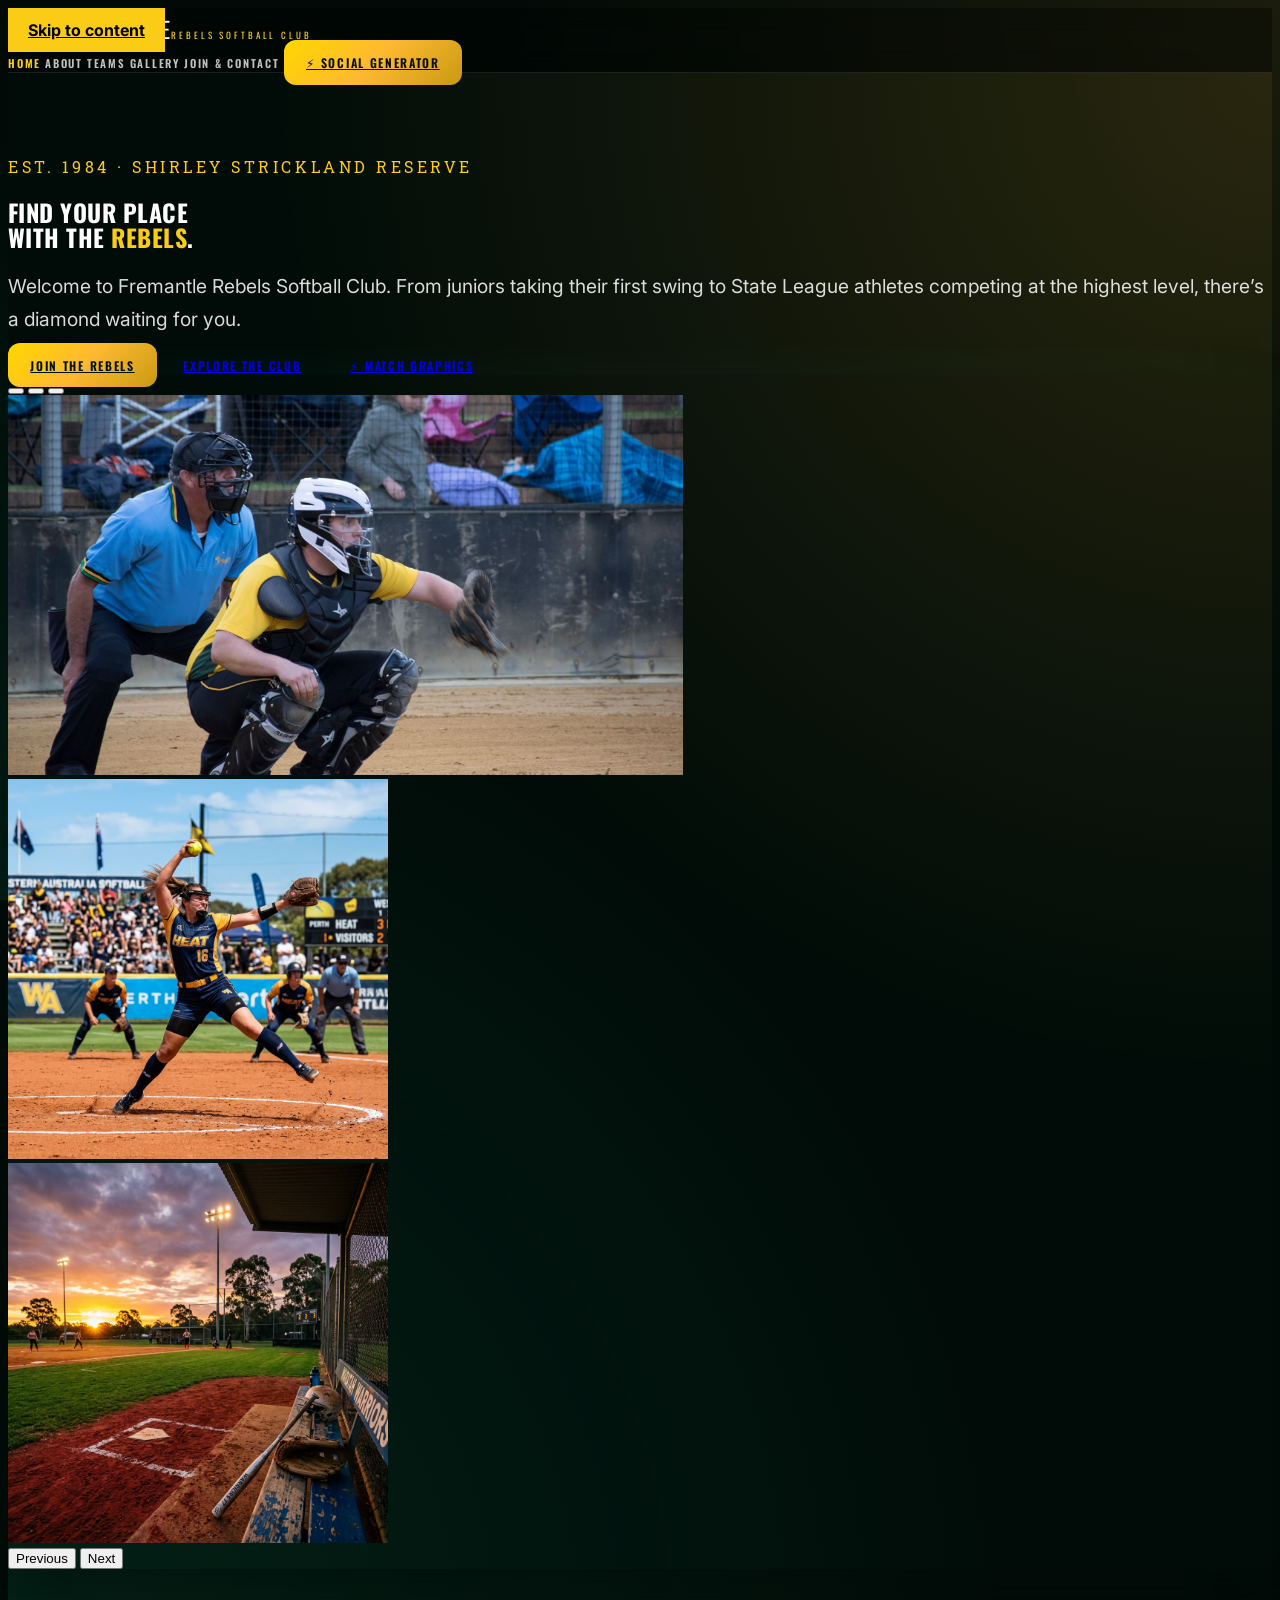
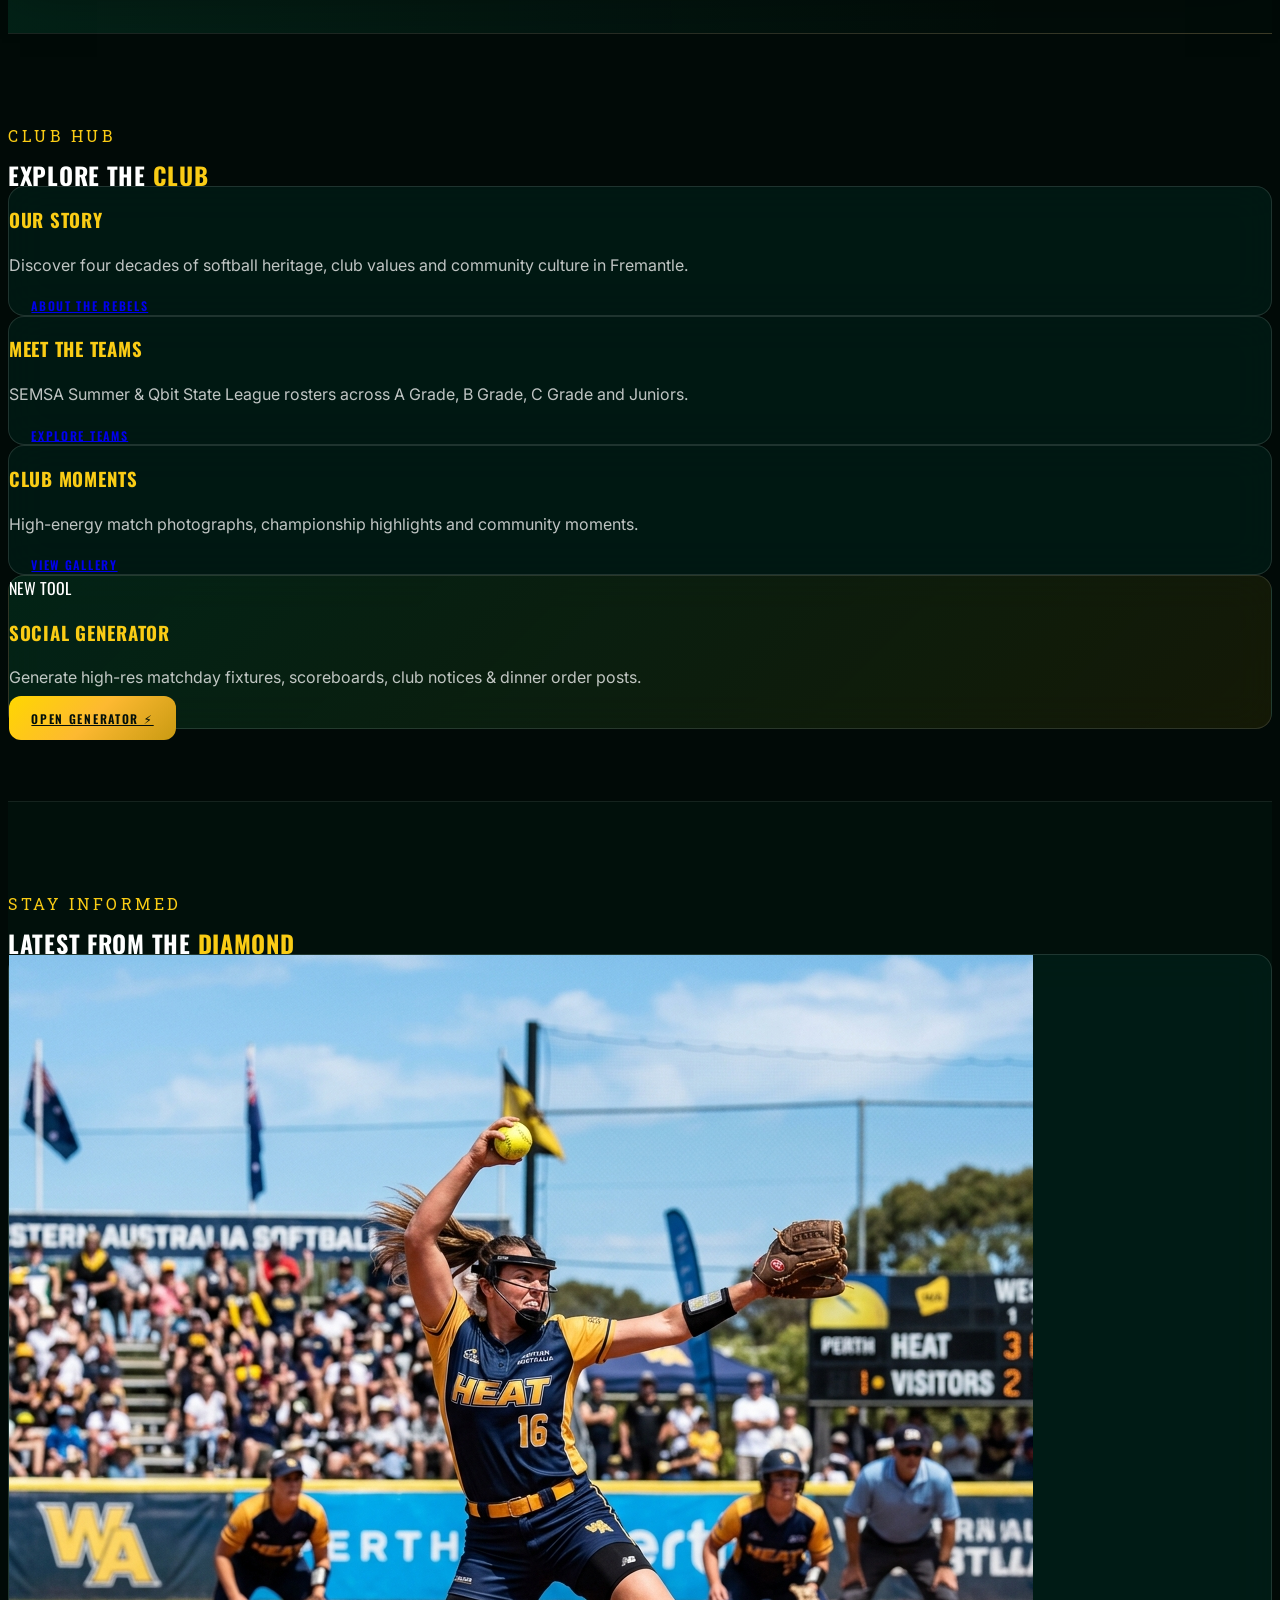
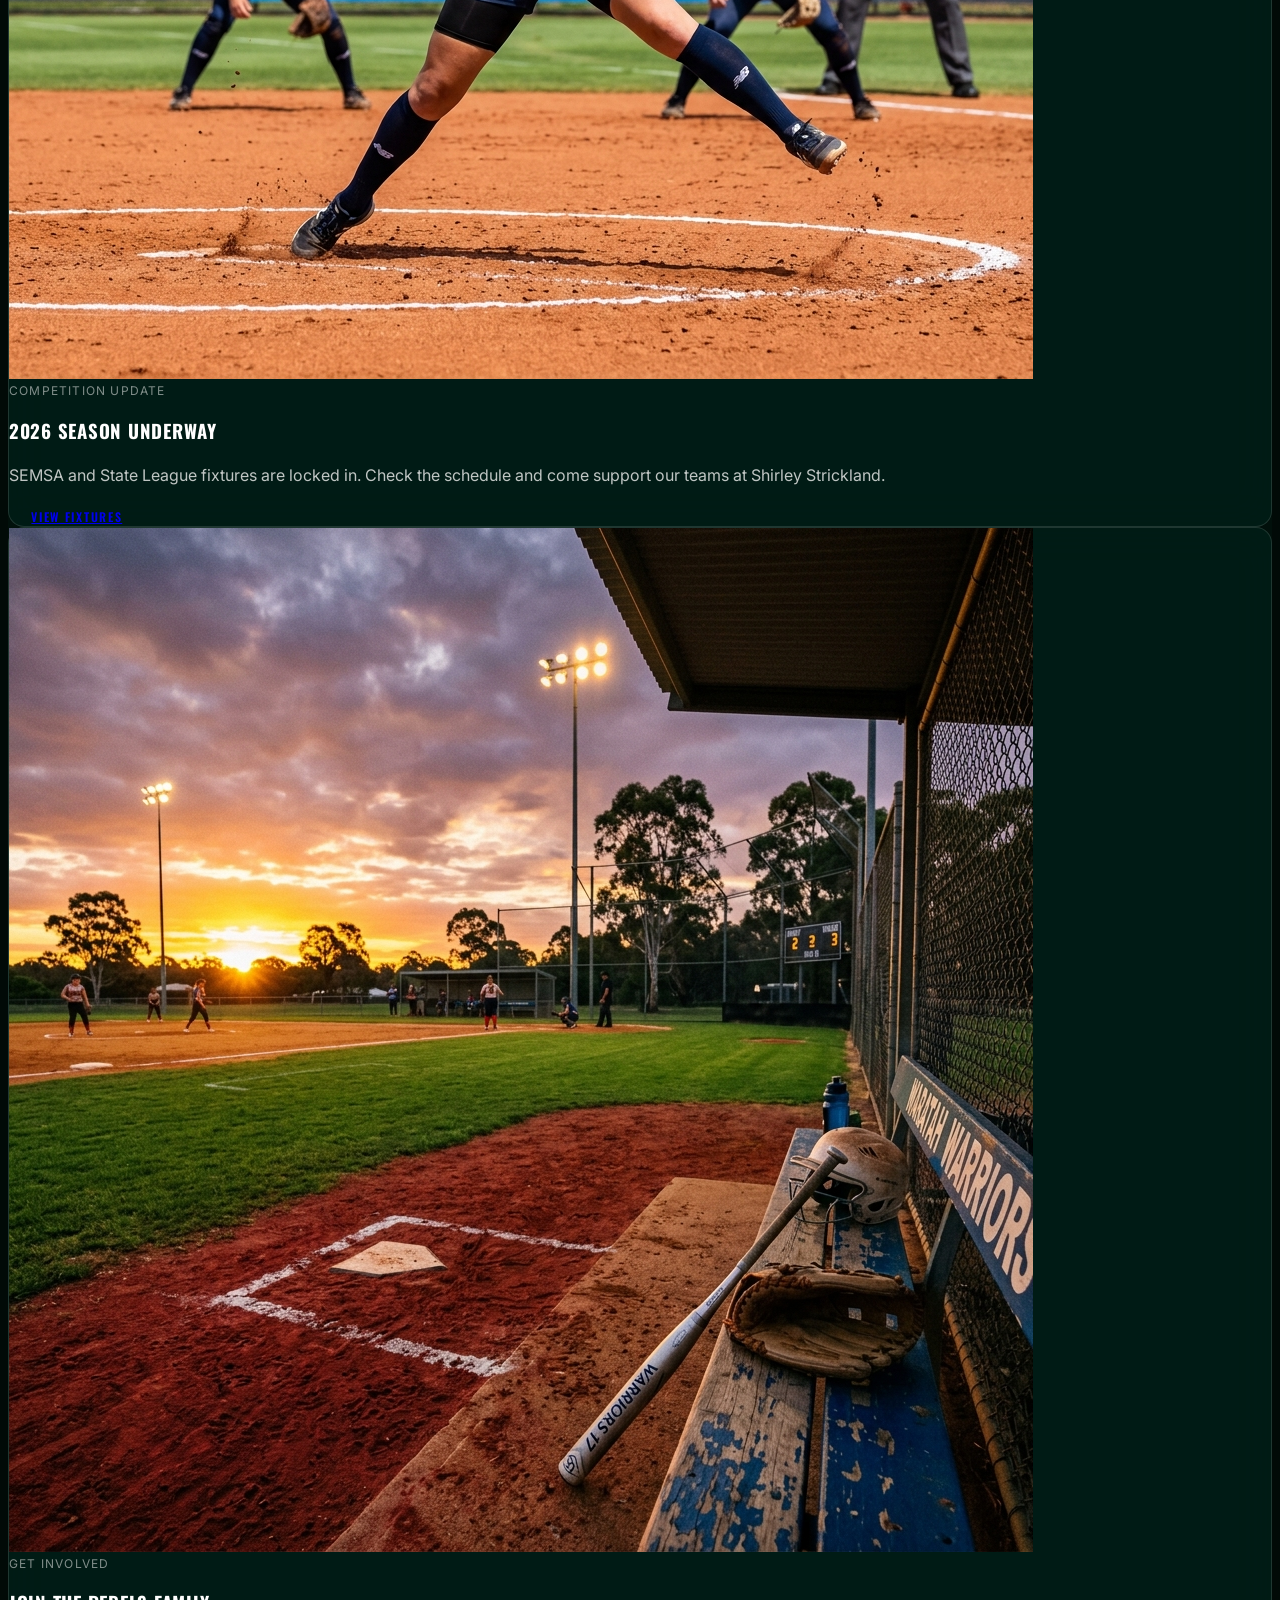
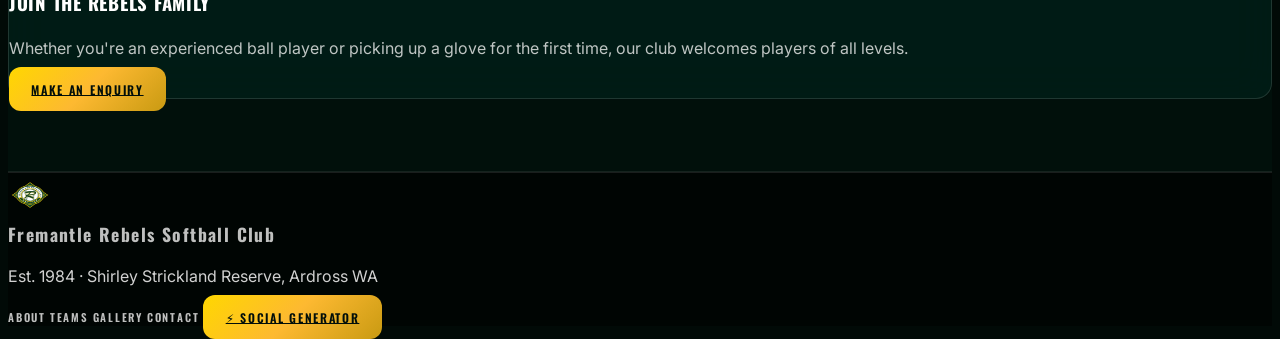
==== index.html @ e45bd7ff "Initial commit: Fremantle Rebels website and social media generator" ====
<!doctype html>
<html lang="en" data-bs-theme="dark">
<head>
  <meta charset="utf-8">
  <meta name="viewport" content="width=device-width, initial-scale=1">
  <meta name="description" content="Fremantle Rebels Softball Club — Est. 1984. Home of men's, women's and junior fastpitch softball at Shirley Strickland Reserve.">
  <title>Home | Fremantle Rebels Softball Club</title>
  <link rel="preconnect" href="https://fonts.googleapis.com">
  <link rel="preconnect" href="https://fonts.gstatic.com" crossorigin>
  <link rel="stylesheet" href="https://fonts.googleapis.com/css2?family=Inter:wght@400;500;600;700&family=Oswald:wght@500;600;700&family=Roboto+Slab:wght@400;500;700&display=swap">
  <link rel="stylesheet" href="assets/vendor/bootstrap/bootstrap.min.css">
  <link rel="stylesheet" href="assets/css/rebels-theme.css">
  <link rel="stylesheet" href="assets/css/styles.css">
</head>
<body class="rebels-app">
  <a class="visually-hidden-focusable skip-link" href="#main">Skip to content</a>

  <header class="rb-topbar sticky-top">
    <div class="container d-flex align-items-center justify-content-between flex-wrap gap-2 py-3 px-3">
      <a class="rb-brand" href="index.html" aria-label="Fremantle Rebels home">
        <img src="assets/images/rebels-logo.png" alt="Fremantle Rebels Crest">
        <span><span class="name d-block">FREMANTLE</span><span class="sub">REBELS SOFTBALL CLUB</span></span>
      </a>
      <nav class="d-flex align-items-center gap-2 flex-wrap" aria-label="Main navigation">
        <a class="nav-label active" aria-current="page" href="index.html">Home</a>
        <a class="nav-label" href="about.html">About</a>
        <a class="nav-label" href="teams.html">Teams</a>
        <a class="nav-label" href="gallery.html">Gallery</a>
        <a class="nav-label" href="contact.html">Join &amp; Contact</a>
        <a class="btn btn-gold btn-sm ms-lg-2 py-2 px-3" href="socials.html">⚡ Social Generator</a>
      </nav>
    </div>
  </header>

  <main id="main">
    <section class="hero">
      <div class="container py-4">
        <div class="row align-items-center g-5">
          <div class="col-lg-6">
            <p class="hero-kicker mb-2">EST. 1984 · SHIRLEY STRICKLAND RESERVE</p>
            <h1 class="display-3 fw-bold mb-3">Find your place<br>with the <span class="accent text-gold">Rebels</span>.</h1>
            <p class="lead my-4">Welcome to Fremantle Rebels Softball Club. From juniors taking their first swing to State League athletes competing at the highest level, there’s a diamond waiting for you.</p>
            <div class="d-flex flex-wrap gap-3">
              <a class="btn btn-gold btn-lg" href="contact.html">Join the Rebels</a>
              <a class="btn btn-outline-light btn-lg" href="about.html">Explore the Club</a>
              <a class="btn btn-outline-primary btn-lg" href="socials.html">⚡ Match Graphics</a>
            </div>
          </div>
          <div class="col-lg-6">
            <div id="clubCarousel" class="carousel slide spatial-shadow rounded-4 overflow-hidden" data-bs-ride="carousel" aria-label="Club photo carousel">
              <div class="carousel-indicators">
                <button type="button" data-bs-target="#clubCarousel" data-bs-slide-to="0" class="active" aria-current="true" aria-label="Match action"></button>
                <button type="button" data-bs-target="#clubCarousel" data-bs-slide-to="1" aria-label="Strikeout pitcher"></button>
                <button type="button" data-bs-target="#clubCarousel" data-bs-slide-to="2" aria-label="Ballpark sunset"></button>
              </div>
              <div class="carousel-inner">
                <div class="carousel-item active">
                  <img src="assets/images/players3.jpg" class="d-block w-100" alt="Fremantle Rebels players on diamond" style="height: 380px; object-fit: cover;">
                </div>
                <div class="carousel-item">
                  <img src="assets/images/pitcher.jpg" class="d-block w-100" alt="Fastpitch strikeout pitcher in action" style="height: 380px; object-fit: cover;">
                </div>
                <div class="carousel-item">
                  <img src="assets/images/diamond.jpg" class="d-block w-100" alt="Softball diamond at dusk sunset" style="height: 380px; object-fit: cover;">
                </div>
              </div>
              <button class="carousel-control-prev" type="button" data-bs-target="#clubCarousel" data-bs-slide="prev">
                <span class="carousel-control-prev-icon" aria-hidden="true"></span>
                <span class="visually-hidden">Previous</span>
              </button>
              <button class="carousel-control-next" type="button" data-bs-target="#clubCarousel" data-bs-slide="next">
                <span class="carousel-control-next-icon" aria-hidden="true"></span>
                <span class="visually-hidden">Next</span>
              </button>
            </div>
          </div>
        </div>
      </div>
    </section>

    <section class="section-space">
      <div class="container">
        <div class="d-flex align-items-end justify-content-between flex-wrap gap-2 mb-4">
          <div>
            <p class="hero-kicker mb-1">CLUB HUB</p>
            <h2 class="section-title fs-1">Explore the <span class="text-gold">Club</span></h2>
          </div>
        </div>
        <div class="row g-4">
          <div class="col-md-3">
            <article class="card h-100 p-4">
              <h3 class="h4 text-gold mb-2">Our Story</h3>
              <p>Discover four decades of softball heritage, club values and community culture in Fremantle.</p>
              <div class="mt-auto pt-3">
                <a href="about.html" class="btn btn-outline-light btn-sm w-100">About the Rebels</a>
              </div>
            </article>
          </div>
          <div class="col-md-3">
            <article class="card h-100 p-4">
              <h3 class="h4 text-gold mb-2">Meet the Teams</h3>
              <p>SEMSA Summer &amp; Qbit State League rosters across A Grade, B Grade, C Grade and Juniors.</p>
              <div class="mt-auto pt-3">
                <a href="teams.html" class="btn btn-outline-light btn-sm w-100">Explore Teams</a>
              </div>
            </article>
          </div>
          <div class="col-md-3">
            <article class="card h-100 p-4">
              <h3 class="h4 text-gold mb-2">Club Moments</h3>
              <p>High-energy match photographs, championship highlights and community moments.</p>
              <div class="mt-auto pt-3">
                <a href="gallery.html" class="btn btn-outline-light btn-sm w-100">View Gallery</a>
              </div>
            </article>
          </div>
          <div class="col-md-3">
            <article class="card h-100 p-4 border-warning" style="background: linear-gradient(135deg, rgba(4,66,41,.45), rgba(255,205,0,.08));">
              <span class="badge bg-warning text-dark font-heading mb-2 w-auto align-self-start">NEW TOOL</span>
              <h3 class="h4 text-gold mb-2">Social Generator</h3>
              <p>Generate high-res matchday fixtures, scoreboards, club notices &amp; dinner order posts.</p>
              <div class="mt-auto pt-3">
                <a href="socials.html" class="btn btn-gold btn-sm w-100">Open Generator ⚡</a>
              </div>
            </article>
          </div>
        </div>
      </div>
    </section>

    <section class="section-space bg-light">
      <div class="container">
        <p class="hero-kicker mb-1">STAY INFORMED</p>
        <h2 class="section-title fs-1 mb-4">Latest from the <span class="text-gold">Diamond</span></h2>
        <div class="row g-4">
          <div class="col-md-6">
            <article class="card h-100 overflow-hidden">
              <div class="row g-0 h-100">
                <div class="col-md-5">
                  <img src="assets/images/pitcher.jpg" class="h-100 w-100" alt="Fastpitch action" style="object-fit: cover; min-height: 200px;">
                </div>
                <div class="col-md-7 p-4 d-flex flex-column">
                  <span class="label-xs text-gold">COMPETITION UPDATE</span>
                  <h3 class="h4 mb-2">2026 Season Underway</h3>
                  <p class="small text-secondary mb-3">SEMSA and State League fixtures are locked in. Check the schedule and come support our teams at Shirley Strickland.</p>
                  <div class="mt-auto">
                    <a href="socials.html" class="btn btn-outline-light btn-sm">View Fixtures</a>
                  </div>
                </div>
              </div>
            </article>
          </div>
          <div class="col-md-6">
            <article class="card h-100 overflow-hidden">
              <div class="row g-0 h-100">
                <div class="col-md-5">
                  <img src="assets/images/diamond.jpg" class="h-100 w-100" alt="Shirley Strickland Reserve" style="object-fit: cover; min-height: 200px;">
                </div>
                <div class="col-md-7 p-4 d-flex flex-column">
                  <span class="label-xs text-gold">GET INVOLVED</span>
                  <h3 class="h4 mb-2">Join the Rebels Family</h3>
                  <p class="small text-secondary mb-3">Whether you're an experienced ball player or picking up a glove for the first time, our club welcomes players of all levels.</p>
                  <div class="mt-auto">
                    <a href="contact.html" class="btn btn-gold btn-sm">Make an Enquiry</a>
                  </div>
                </div>
              </div>
            </article>
          </div>
        </div>
      </div>
    </section>
  </main>

  <footer class="site-footer py-5 mt-auto">
    <div class="container d-flex flex-column flex-md-row justify-content-between align-items-center gap-3">
      <div class="d-flex align-items-center gap-3">
        <img src="assets/images/rebels-logo.png" alt="" style="width: 44px; height: 44px;">
        <div>
          <strong class="font-heading text-uppercase text-white d-block" style="letter-spacing: .08em; font-size: 1.1rem;">Fremantle Rebels Softball Club</strong>
          <p class="small text-secondary mb-0">Est. 1984 · Shirley Strickland Reserve, Ardross WA</p>
        </div>
      </div>
      <div class="d-flex align-items-center gap-3 flex-wrap">
        <a href="about.html" class="nav-label">About</a>
        <a href="teams.html" class="nav-label">Teams</a>
        <a href="gallery.html" class="nav-label">Gallery</a>
        <a href="contact.html" class="nav-label">Contact</a>
        <a href="socials.html" class="btn btn-gold btn-sm py-1 px-3">⚡ Social Generator</a>
      </div>
    </div>
  </footer>

  <script src="assets/vendor/bootstrap/bootstrap.bundle.min.js"></script>
  <script src="assets/js/main.js"></script>
</body>
</html>
---- assets/css/rebels-theme.css ----
/* Rebels brand theme: plain-CSS port of the club website's globals.css (no Tailwind).
   Works on top of Bootstrap 5.3 dark mode (<html data-bs-theme="dark">). */

:root {
  /* Tokens (from @theme in globals.css) */
  --rb-bg: hsl(160 88% 2%);
  --rb-card: hsl(160 88% 4%);
  --rb-secondary: hsl(160 88% 10%);
  --rb-muted: hsl(160 50% 8%);
  --rb-muted-fg: hsl(160 20% 63.9%);
  --rb-border: hsl(160 88% 12%);
  --rb-primary: hsl(47.9 95.8% 53.1%);
  --rb-primary-fg: hsl(160 88% 3%);
  --rb-green: #044229;
  --rb-gold: #ffcd00;
  --rb-radius-sm: .25rem;
  --rb-radius-md: .5rem;
  --rb-radius-lg: .75rem;
  --rb-radius-xl: 1rem;
  --font-heading: "Oswald", system-ui, sans-serif;
  --font-body: "Inter", system-ui, sans-serif;
  --font-heritage: "Roboto Slab", Georgia, serif;

  /* Bootstrap bridge */
  --bs-body-bg: var(--rb-bg);
  --bs-body-color: #fff;
  --bs-body-font-family: var(--font-body);
  --bs-border-color: var(--rb-border);
  --bs-primary: #ffcd00;
  --bs-primary-rgb: 255, 205, 0;
  --bs-link-color: var(--rb-primary);
  --bs-link-hover-color: #fff;
}

body.rebels-app {
  background:
    radial-gradient(circle at top right, rgba(253, 185, 49, .10), transparent 50%),
    radial-gradient(circle at bottom left, rgba(16, 185, 129, .10), transparent 50%),
    var(--rb-bg);
  background-attachment: fixed;
  color: #fff;
  font-family: var(--font-body);
  -webkit-font-smoothing: antialiased;
  padding: 0;
}
.rebels-app ::selection { background: rgba(253, 205, 0, .3); }

/* Typography helpers */
.font-heading { font-family: var(--font-heading); }
.font-heritage { font-family: var(--font-heritage); }
.nav-label, .button-label, .section-title, .hero-kicker { text-transform: uppercase; }
.nav-label {
  font-family: var(--font-heading); font-size: 11px; letter-spacing: .16em; line-height: 1;
  font-weight: 600; color: rgba(255, 255, 255, .75); text-decoration: none; transition: color .2s;
}
.nav-label:hover, .nav-label.active { color: #fff; }
.nav-label.active { color: var(--rb-primary); }
.button-label { font-family: var(--font-heading); font-size: 12px; letter-spacing: .14em; line-height: 1; font-weight: 600; }
.section-title {
  font-family: var(--font-heading); letter-spacing: .03em; line-height: .88; font-weight: 700; color: #fff; margin: 0;
}
.section-title .accent, .text-gold { color: var(--rb-primary); }
.hero-kicker { font-family: var(--font-heritage); letter-spacing: .22em; color: var(--rb-primary); font-size: 1rem; }
.label-xs { display: block; margin-bottom: .25rem; font-size: .75rem; text-transform: uppercase; letter-spacing: .1em; color: rgba(255, 255, 255, .5); }

/* Surfaces */
.glass { backdrop-filter: blur(20px); background: rgba(2, 44, 34, .5); border: 1px solid rgba(255, 255, 255, .1); }
.glass-card { backdrop-filter: blur(40px); background: rgba(2, 44, 34, .55); border: 1px solid rgba(255, 255, 255, .1); box-shadow: 0 25px 50px -12px rgba(0, 0, 0, .5); }
.gold-gradient { background: linear-gradient(135deg, #FFD700, #FDB931 50%, #917405); color: var(--rb-primary-fg); }
.spatial-shadow { box-shadow: 0 25px 50px -12px rgba(0, 0, 0, .5), 0 0 40px rgba(16, 185, 129, .05); }
.gold-glow { box-shadow: 0 0 20px rgba(253, 185, 49, .2); }
.brand-surface {
  background: linear-gradient(180deg, rgba(3, 22, 15, .88), rgba(3, 22, 15, .94)),
              radial-gradient(circle at top, rgba(253, 205, 0, .08), transparent 36%);
}
.section-divider { border-bottom: 1px solid var(--rb-green); }

/* Forms (admin-input from globals.css, mapped onto Bootstrap controls) */
.rebels-app .form-control, .rebels-app .form-select {
  background-color: #000; border: 1px solid rgba(255, 255, 255, .2); border-radius: var(--rb-radius-lg);
  color: #fff; font-size: .875rem; padding: .7rem .8rem;
}
.rebels-app .form-control:focus, .rebels-app .form-select:focus {
  border-color: rgba(255, 205, 0, .6); box-shadow: 0 0 0 .2rem rgba(255, 205, 0, .12); background-color: #000; color: #fff;
}
.rebels-app .form-select:disabled, .rebels-app .form-control:disabled { opacity: .4; }
.rebels-app .form-label { font-size: .75rem; text-transform: uppercase; letter-spacing: .1em; color: rgba(255, 255, 255, .5); margin-bottom: .25rem; }

/* Buttons */
.rebels-app .btn { font-family: var(--font-heading); text-transform: uppercase; letter-spacing: .14em; font-size: 12px; font-weight: 600; padding: .85rem 1.4rem; border-radius: var(--rb-radius-lg); }
.rebels-app .btn-gold { background: linear-gradient(135deg, #FFD700, #FDB931 50%, #c99a12); color: var(--rb-primary-fg); border: 0; }
.rebels-app .btn-gold:hover { filter: brightness(1.08); color: var(--rb-primary-fg); }
.rebels-app .btn-gold:disabled { opacity: .35; }
.rebels-app .btn-outline-light { --bs-btn-border-color: rgba(255, 255, 255, .25); --bs-btn-color: rgba(255, 255, 255, .8); }

/* Scrollbar */
.rebels-app ::-webkit-scrollbar { width: 6px; }
.rebels-app ::-webkit-scrollbar-track { background: transparent; }
.rebels-app ::-webkit-scrollbar-thumb { background: rgba(255, 205, 0, .2); border-radius: 999px; }
.rebels-app ::-webkit-scrollbar-thumb:hover { background: rgba(255, 205, 0, .4); }

/* ---------- Socials app layout ---------- */
.rebels-app .socials-layout, .rebels-app.socials-layout { background: transparent; padding: 0; }
.rb-topbar { border-bottom: 1px solid rgba(255, 255, 255, .1); background: rgba(0, 0, 0, .3); backdrop-filter: blur(12px); }
.rb-brand { display: flex; align-items: center; gap: .75rem; text-decoration: none; }
.rb-brand img { width: 44px; height: 44px; object-fit: contain; }
.rb-brand .name { font-family: var(--font-heading); font-size: 1.4rem; letter-spacing: .06em; text-transform: uppercase; color: #fff; line-height: 1; }
.rb-brand .sub { font-family: var(--font-heading); font-size: 9px; letter-spacing: .32em; text-transform: uppercase; color: var(--rb-primary); }
.rb-topnav a { padding: .35rem 1rem; }

.rb-shell { max-width: 1400px; margin: 1.5rem auto; border: 1px solid rgba(255, 255, 255, .1); border-radius: var(--rb-radius-xl); overflow: hidden; background: rgba(0, 0, 0, .25); }
.rb-progress { border-right: 1px solid rgba(255, 255, 255, .08); }
.rb-steps { list-style: none; padding: 0; margin: 0; counter-reset: step; }
.rb-steps li { counter-increment: step; display: flex; align-items: center; gap: .75rem; padding: .5rem 0; font-size: .85rem; color: rgba(255, 255, 255, .45); }
.rb-steps li::before {
  content: counter(step); width: 26px; height: 26px; border-radius: 50%; display: grid; place-items: center;
  border: 1px solid rgba(255, 255, 255, .25); font-family: var(--font-heading); font-size: 12px; flex: none;
}
.rb-steps li.current { color: #fff; font-weight: 600; }
.rb-steps li.current::before { background: var(--rb-primary); color: var(--rb-primary-fg); border-color: var(--rb-primary); }
.rb-steps li.done { color: rgba(255, 255, 255, .8); }
.rb-steps li.done::before { content: "✓"; border-color: var(--rb-primary); color: var(--rb-primary); }
.rb-summary dt { font-size: 10px; letter-spacing: .14em; text-transform: uppercase; color: rgba(255, 255, 255, .4); font-weight: 600; }
.rb-summary dd { margin: 0 0 .6rem; font-size: .85rem; }

.rb-preview-area { border-right: 1px solid rgba(255, 255, 255, .08); background: rgba(0, 0, 0, .2); }
.rb-canvas-wrap { width: 100%; max-width: 560px; border-radius: var(--rb-radius-lg); overflow: hidden; border: 1px solid rgba(255, 205, 0, .25); }
.rb-canvas-wrap canvas { display: block; width: 100%; height: auto; }
.rb-segment { display: flex; gap: .5rem; flex-wrap: wrap; }
.rb-segment button {
  flex: 1; border: 1px solid rgba(255, 255, 255, .15); background: rgba(255, 255, 255, .05); color: rgba(255, 255, 255, .7);
  border-radius: var(--rb-radius-lg); padding: .6rem; font-family: var(--font-heading); font-size: 11px; letter-spacing: .16em; text-transform: uppercase; font-weight: 700; transition: .2s;
}
.rb-segment button:hover { border-color: rgba(255, 255, 255, .35); color: #fff; }
.rb-segment button.active { background: var(--rb-primary); border-color: var(--rb-primary); color: #000; }
.rb-actions { border-top: 1px solid rgba(255, 255, 255, .1); padding: .75rem 1.5rem; }
.rb-hint { font-size: .75rem; color: var(--rb-muted-fg); }
.rb-score input { text-align: center; font-family: var(--font-heading); font-size: 1.5rem; }

@media (max-width: 991.98px) { .rb-progress, .rb-preview-area { border-right: 0; border-bottom: 1px solid rgba(255, 255, 255, .08); } }
@media (max-width: 575.98px) { .rb-shell { margin: 0; border-radius: 0; border-left: 0; border-right: 0; } .rb-topnav { display: none; } }

/* ---------- Step 2: template cards ---------- */
.rb-card-pick {
  display: block; width: 100%; padding: .5rem; text-align: left; cursor: pointer;
  background: rgba(255, 255, 255, .04); border: 1px solid rgba(255, 255, 255, .12); border-radius: var(--rb-radius-lg); color: #fff; transition: .2s;
}
.rb-card-pick:hover { border-color: rgba(255, 205, 0, .5); transform: translateY(-2px); }
.rb-card-pick.active { border-color: var(--rb-primary); box-shadow: 0 0 20px rgba(253, 185, 49, .2); background: rgba(255, 205, 0, .08); }
.rb-card-pick canvas { display: block; width: 100%; height: auto; border-radius: var(--rb-radius-md); margin-bottom: .5rem; }
.rb-card-pick .t { font-family: var(--font-heading); text-transform: uppercase; letter-spacing: .12em; font-size: 12px; font-weight: 600; display: block; }
.rb-card-pick .n { font-size: 11px; color: var(--rb-muted-fg); }
.rb-swatch { display: flex; align-items: center; justify-content: center; gap: .5rem; }
.rb-swatch i { width: 14px; height: 14px; border-radius: 50%; border: 1px solid rgba(255, 255, 255, .4); display: inline-block; }

/* ---------- Step 3: Media Controls ---------- */
.rb-media-grid { display: grid; grid-template-columns: repeat(2, 1fr); gap: .75rem; margin-bottom: 1.25rem; }
.rb-media-card {
  position: relative; border: 1px solid rgba(255, 255, 255, .14); border-radius: var(--rb-radius-lg);
  background: rgba(255, 255, 255, .03); padding: .5rem; cursor: pointer; text-align: left; transition: all .2s ease;
  color: #fff; width: 100%;
}
.rb-media-card:hover { border-color: rgba(255, 205, 0, .5); transform: translateY(-2px); }
.rb-media-card.active { border-color: var(--rb-primary); box-shadow: 0 0 18px rgba(253, 185, 49, .25); background: rgba(255, 205, 0, .08); }
.rb-media-thumb {
  width: 100%; height: 90px; border-radius: var(--rb-radius-md); object-fit: cover; display: block;
  background: #020c08; margin-bottom: .4rem; border: 1px solid rgba(255, 255, 255, .08);
}
.rb-media-thumb.thumb-none {
  display: flex; align-items: center; justify-content: center; font-family: var(--font-heading);
  letter-spacing: .1em; font-size: 11px; color: var(--rb-primary);
  background: linear-gradient(135deg, #020c08 0%, #04281b 100%);
}
.rb-media-card .title { font-family: var(--font-heading); text-transform: uppercase; letter-spacing: .12em; font-size: 12px; font-weight: 600; display: block; }
.rb-media-card .sub { font-size: 10px; color: var(--rb-muted-fg); display: block; }

.rb-dropzone {
  border: 2px dashed rgba(255, 205, 0, .35); border-radius: var(--rb-radius-lg); background: rgba(0, 0, 0, .3);
  padding: 1.25rem 1rem; text-align: center; cursor: pointer; transition: all .2s ease; margin-bottom: 1.25rem;
}
.rb-dropzone:hover, .rb-dropzone.dragover { border-color: var(--rb-primary); background: rgba(255, 205, 0, .06); }
.rb-dropzone .drop-icon { font-size: 1.75rem; color: var(--rb-primary); line-height: 1; margin-bottom: .35rem; }
.rb-dropzone .drop-title { font-family: var(--font-heading); font-size: 12px; letter-spacing: .12em; text-transform: uppercase; color: #fff; font-weight: 600; }
.rb-dropzone .drop-hint { font-size: 11px; color: var(--rb-muted-fg); }

.rb-slider-row { margin-bottom: 1rem; }
.rb-slider-head { display: flex; align-items: center; justify-content: space-between; margin-bottom: .25rem; }
.rb-slider-val { font-family: var(--font-heading); font-size: 12px; letter-spacing: .08em; color: var(--rb-primary); }

.rebels-app input[type=range] {
  -webkit-appearance: none; appearance: none; width: 100%; height: 6px; border-radius: 999px;
  background: rgba(255, 255, 255, .15); outline: none; transition: background .2s;
}
.rebels-app input[type=range]::-webkit-slider-thumb {
  -webkit-appearance: none; appearance: none; width: 18px; height: 18px; border-radius: 50%;
  background: var(--rb-primary); cursor: pointer; box-shadow: 0 0 8px rgba(0, 0, 0, .6);
}
.rebels-app input[type=range]::-moz-range-thumb {
  width: 18px; height: 18px; border-radius: 50%; background: var(--rb-primary);
  border: none; cursor: pointer; box-shadow: 0 0 8px rgba(0, 0, 0, .6);
}

/* ---------- Step 4: Caption & Export ---------- */
.rb-caption-box {
  background: rgba(0, 0, 0, .45); border: 1px solid rgba(255, 255, 255, .18); border-radius: var(--rb-radius-lg);
  padding: .85rem; font-family: var(--font-body); font-size: .85rem; line-height: 1.5; color: #fff;
  width: 100%; resize: vertical; min-height: 170px; outline: none; transition: border-color .2s;
}
.rb-caption-box:focus { border-color: var(--rb-primary); box-shadow: 0 0 0 .2rem rgba(255, 205, 0, .15); }

.rb-platform-chips { display: flex; gap: .4rem; flex-wrap: wrap; margin-bottom: .75rem; }
.rb-chip {
  padding: .3rem .65rem; border-radius: 999px; font-size: 11px; font-weight: 600; letter-spacing: .08em;
  text-transform: uppercase; font-family: var(--font-heading); cursor: pointer;
  background: rgba(255, 255, 255, .08); border: 1px solid rgba(255, 255, 255, .15); color: rgba(255, 255, 255, .7);
  transition: all .2s;
}
.rb-chip:hover { border-color: rgba(255, 255, 255, .4); color: #fff; }
.rb-chip.active { background: var(--rb-primary); border-color: var(--rb-primary); color: #000; }

.rb-export-banner {
  border-radius: var(--rb-radius-lg); padding: 1rem; margin-bottom: 1.25rem;
  background: linear-gradient(135deg, rgba(4, 66, 41, .4) 0%, rgba(2, 44, 34, .7) 100%);
  border: 1px solid rgba(255, 205, 0, .25);
}
.rb-copy-feedback { font-size: 11px; letter-spacing: .1em; text-transform: uppercase; color: #10b981; font-weight: 600; display: none; }
.rb-copy-feedback.show { display: inline-block; animation: fadeIn .2s; }
@keyframes fadeIn { from { opacity: 0; transform: translateY(-2px); } to { opacity: 1; transform: translateY(0); } }
---- assets/css/styles.css ----
/* Fremantle Rebels main website styling: aligned with rebels-theme.css and dark club branding. */
:root {
  --club-primary: var(--rb-primary, #ffcd00);
  --club-dark: var(--rb-bg, hsl(160 88% 2%));
  --bs-primary: #ffcd00;
  --bs-primary-rgb: 255, 205, 0;
  --bs-link-color: #ffcd00;
  --bs-link-color-rgb: 255, 205, 0;
  --bs-link-hover-color: #ffffff;
}

body {
  min-height: 100vh;
  display: flex;
  flex-direction: column;
  background-color: var(--rb-bg, hsl(160 88% 2%));
  color: #fff;
  font-family: var(--font-body, "Inter", sans-serif);
}

main { flex: 1; }

h1, h2, h3, h4, h5, h6 {
  font-family: var(--font-heading, "Oswald", sans-serif);
  text-transform: uppercase;
  letter-spacing: .04em;
  font-weight: 700;
}

p { line-height: 1.7; color: rgba(255, 255, 255, .82); }

/* Navigation */
.navbar {
  background: rgba(0, 0, 0, .4) !important;
  backdrop-filter: blur(12px);
  border-bottom: 1px solid rgba(255, 255, 255, .1) !important;
}
.navbar-brand { font-family: var(--font-heading); font-size: 1.3rem; letter-spacing: .08em; text-transform: uppercase; color: #fff !important; }
.navbar .nav-link { font-family: var(--font-heading); text-transform: uppercase; letter-spacing: .12em; font-size: 12px; font-weight: 600; color: rgba(255, 255, 255, .75); transition: color .2s; }
.navbar .nav-link:hover { color: #fff; }
.navbar .nav-link.active { color: var(--rb-primary, #ffcd00) !important; font-weight: 700; }

/* Hero & Page Headings */
.hero {
  background:
    radial-gradient(circle at top right, rgba(253, 185, 49, .15), transparent 50%),
    radial-gradient(circle at bottom left, rgba(16, 185, 129, .12), transparent 50%),
    rgba(2, 12, 8, .92);
  border-bottom: 1px solid rgba(255, 255, 255, .1);
  padding: 4rem 0;
}
.hero h1 { letter-spacing: .02em; line-height: 1.05; }
.hero .lead { color: rgba(255, 255, 255, .85); font-size: 1.2rem; }

.page-heading {
  background:
    radial-gradient(circle at top center, rgba(253, 185, 49, .12), transparent 60%),
    rgba(2, 28, 18, .6);
  padding: 3.5rem 0 2.5rem;
  border-bottom: 2px solid var(--rb-primary, #ffcd00);
}
.section-space { padding: 4.5rem 0; }
.bg-light, .section-space.bg-light {
  background-color: rgba(2, 28, 18, .35) !important;
  border-top: 1px solid rgba(255, 255, 255, .08);
  border-bottom: 1px solid rgba(255, 255, 255, .08);
}

/* Cards */
.card {
  background: rgba(2, 44, 34, .45);
  backdrop-filter: blur(20px);
  border: 1px solid rgba(255, 255, 255, .12);
  border-radius: 1rem;
  color: #fff;
  transition: transform .2s ease, border-color .2s ease, box-shadow .2s ease;
}
.card:hover {
  border-color: rgba(255, 205, 0, .4);
  transform: translateY(-3px);
  box-shadow: 0 15px 30px -10px rgba(0, 0, 0, .5);
}
.card p { color: rgba(255, 255, 255, .75); }

/* Buttons */
.btn {
  font-family: var(--font-heading, "Oswald", sans-serif);
  text-transform: uppercase;
  letter-spacing: .12em;
  font-size: 12px;
  font-weight: 600;
  padding: .75rem 1.4rem;
  border-radius: .5rem;
}
.btn-primary {
  --bs-btn-bg: var(--rb-primary, #ffcd00);
  --bs-btn-border-color: var(--rb-primary, #ffcd00);
  --bs-btn-color: #04281b;
  --bs-btn-hover-bg: #ffd633;
  --bs-btn-hover-border-color: #ffd633;
  --bs-btn-hover-color: #04281b;
  --bs-btn-active-bg: #e0a800;
  --bs-btn-active-border-color: #e0a800;
  --bs-btn-active-color: #04281b;
  font-weight: 700;
}
.btn-outline-primary {
  --bs-btn-color: var(--rb-primary, #ffcd00);
  --bs-btn-border-color: var(--rb-primary, #ffcd00);
  --bs-btn-hover-bg: var(--rb-primary, #ffcd00);
  --bs-btn-hover-border-color: var(--rb-primary, #ffcd00);
  --bs-btn-hover-color: #04281b;
  --bs-btn-active-bg: var(--rb-primary, #ffcd00);
  --bs-btn-active-border-color: var(--rb-primary, #ffcd00);
  --bs-btn-active-color: #04281b;
}

/* Nav Pills (Teams page) */
.nav-pills { --bs-nav-pills-link-active-bg: var(--rb-primary, #ffcd00); --bs-nav-pills-link-active-color: #04281b; }
.nav-pills .nav-link {
  font-family: var(--font-heading); text-transform: uppercase; letter-spacing: .1em; font-size: 12px; font-weight: 700;
  color: rgba(255, 255, 255, .7); border: 1px solid rgba(255, 255, 255, .15); padding: .65rem 1.25rem; border-radius: .5rem;
}
.nav-pills .nav-link:hover { color: #fff; border-color: rgba(255, 255, 255, .35); }
.nav-pills .nav-link.active { font-weight: 700; }

/* Accordion (Contact page) */
.accordion {
  --bs-accordion-bg: rgba(2, 44, 34, .4);
  --bs-accordion-color: #fff;
  --bs-accordion-border-color: rgba(255, 255, 255, .12);
  --bs-accordion-btn-color: #fff;
  --bs-accordion-btn-bg: rgba(2, 44, 34, .3);
  --bs-accordion-active-color: var(--rb-primary, #ffcd00);
  --bs-accordion-active-bg: rgba(255, 205, 0, .08);
  --bs-accordion-btn-focus-box-shadow: 0 0 0 .2rem rgba(255, 205, 0, .2);
}
.accordion-item { border-radius: .5rem !important; margin-bottom: .75rem; overflow: hidden; }
.accordion-button { font-family: var(--font-heading); letter-spacing: .04em; }

/* Team Image */
.team-image { width: 100%; height: 100%; min-height: 240px; object-fit: cover; }

/* Gallery Button */
.gallery-button { background: none; border: 0; padding: 0; color: inherit; width: 100%; text-align: left; }
.gallery-button img { width: 100%; height: 260px; object-fit: cover; border-radius: .75rem; border: 1px solid rgba(255, 255, 255, .12); transition: transform .25s ease, border-color .25s ease, box-shadow .25s ease; }
.gallery-button:hover img { transform: translateY(-4px); border-color: var(--rb-primary, #ffcd00); box-shadow: 0 10px 25px rgba(0, 0, 0, .6); }

/* Modals */
.modal-content {
  background: rgba(2, 28, 18, .96);
  backdrop-filter: blur(20px);
  border: 1px solid rgba(255, 205, 0, .3);
  border-radius: 1rem;
  color: #fff;
}
.modal-header { border-bottom: 1px solid rgba(255, 255, 255, .1); }
.modal-header .btn-close { filter: invert(1); }

/* Forms (Contact form) */
.form-control, .form-select {
  background-color: #000 !important;
  border: 1px solid rgba(255, 255, 255, .2) !important;
  border-radius: .5rem;
  color: #fff !important;
  padding: .75rem .85rem;
}
.form-control:focus, .form-select:focus {
  border-color: var(--rb-primary, #ffcd00) !important;
  box-shadow: 0 0 0 .2rem rgba(255, 205, 0, .15) !important;
}

/* Footer */
.site-footer {
  background: rgba(0, 0, 0, .5) !important;
  border-top: 1px solid rgba(255, 255, 255, .1) !important;
  color: rgba(255, 255, 255, .75);
}

:focus-visible { outline: 3px solid var(--rb-primary, #ffcd00); outline-offset: 4px; }
.skip-link { position: absolute; z-index: 1100; background: var(--rb-primary, #ffcd00); color: #000; padding: .75rem 1.25rem; font-weight: 700; }

@media(max-width: 575.98px) {
  .section-space, .page-heading { padding: 2.5rem 0; }
  .hero { padding: 2rem 0; }
  .navbar-brand { font-size: 1.1rem; }
}
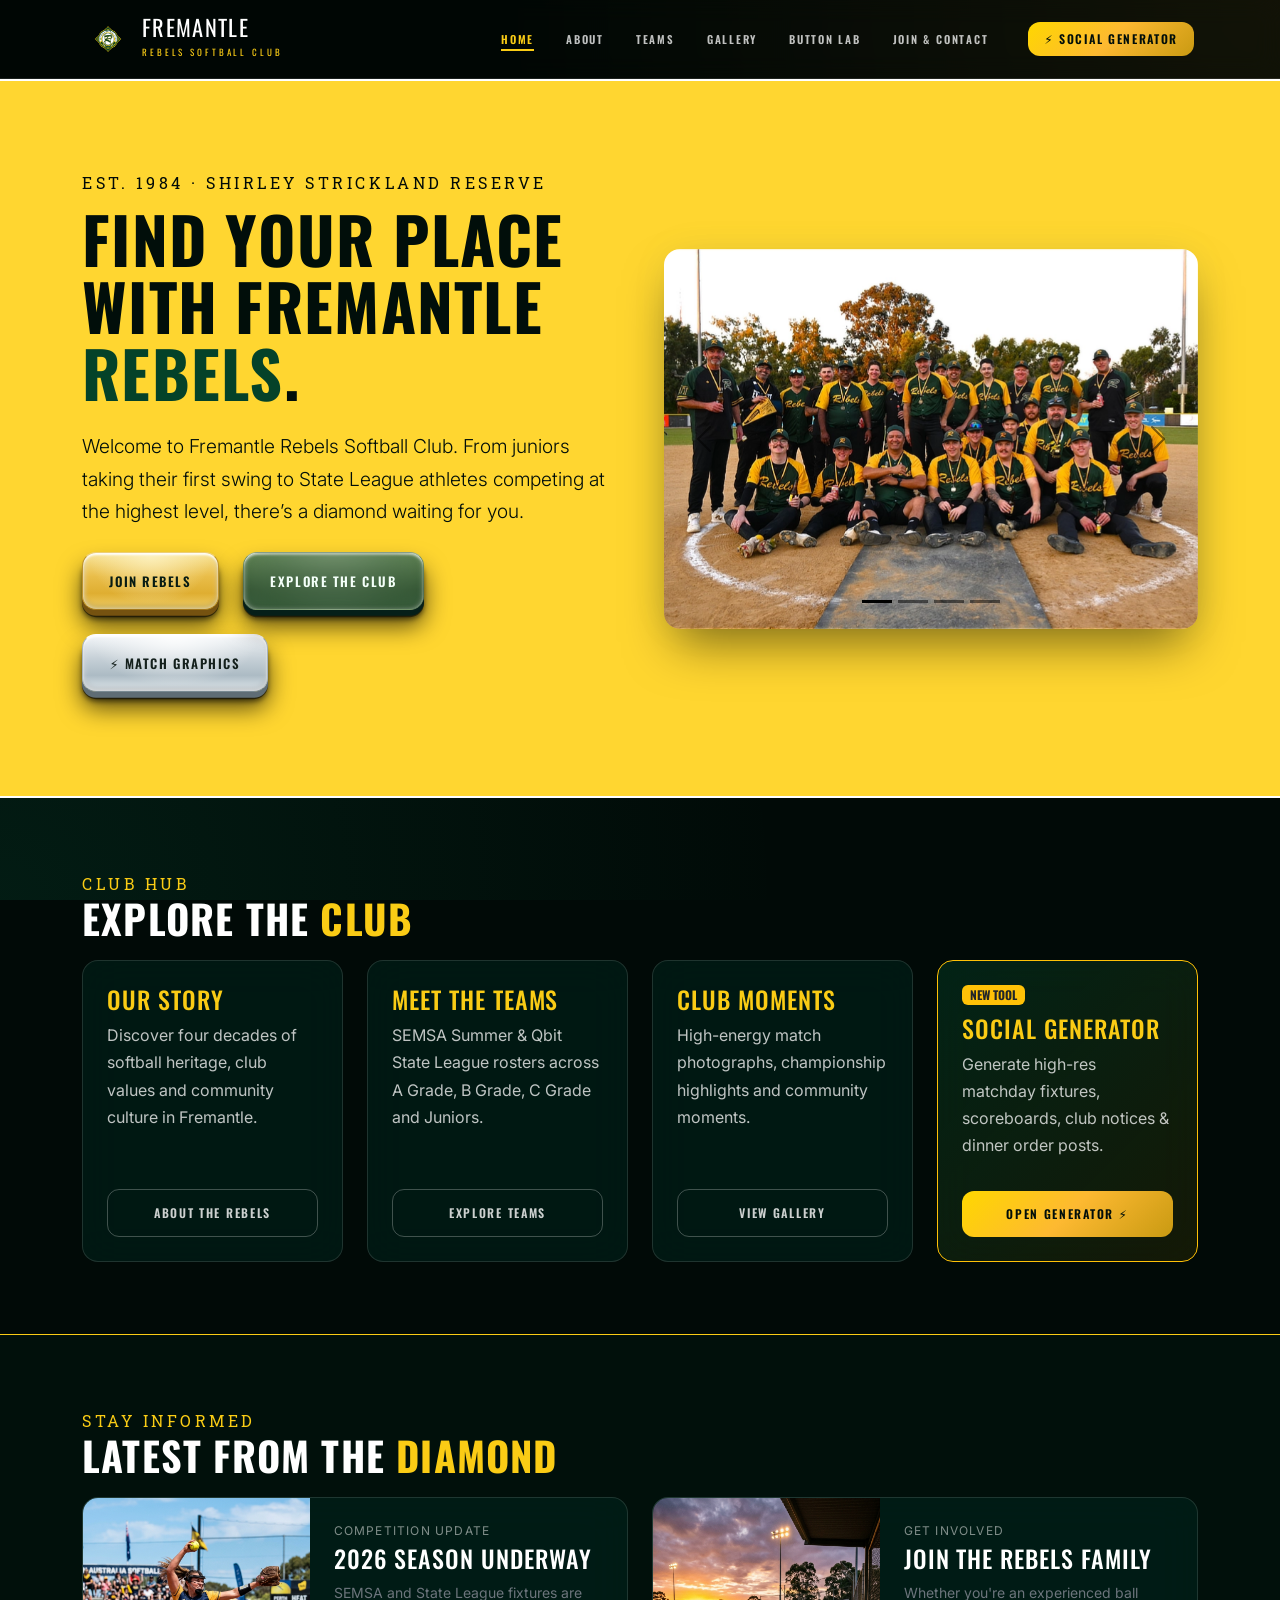
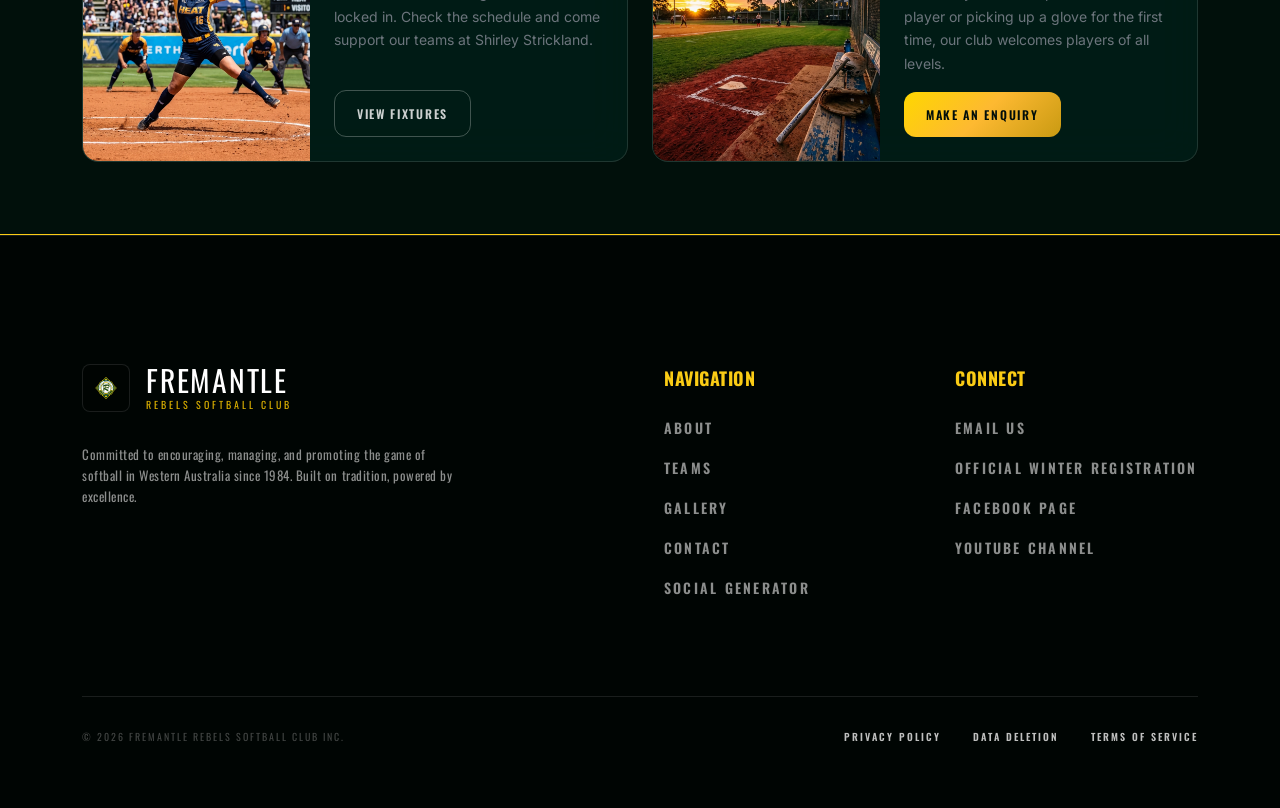
==== commit a061686d: "Add player cards, dimensional buttons and club website updates" ====
--- a/index.html
+++ b/index.html
@@ -1,197 +1,411 @@
 <!doctype html>
 <html lang="en" data-bs-theme="dark">
-<head>
-  <meta charset="utf-8">
-  <meta name="viewport" content="width=device-width, initial-scale=1">
-  <meta name="description" content="Fremantle Rebels Softball Club — Est. 1984. Home of men's, women's and junior fastpitch softball at Shirley Strickland Reserve.">
-  <title>Home | Fremantle Rebels Softball Club</title>
-  <link rel="preconnect" href="https://fonts.googleapis.com">
-  <link rel="preconnect" href="https://fonts.gstatic.com" crossorigin>
-  <link rel="stylesheet" href="https://fonts.googleapis.com/css2?family=Inter:wght@400;500;600;700&family=Oswald:wght@500;600;700&family=Roboto+Slab:wght@400;500;700&display=swap">
-  <link rel="stylesheet" href="assets/vendor/bootstrap/bootstrap.min.css">
-  <link rel="stylesheet" href="assets/css/rebels-theme.css">
-  <link rel="stylesheet" href="assets/css/styles.css">
-</head>
-<body class="rebels-app">
-  <a class="visually-hidden-focusable skip-link" href="#main">Skip to content</a>
-
-  <header class="rb-topbar sticky-top">
-    <div class="container d-flex align-items-center justify-content-between flex-wrap gap-2 py-3 px-3">
-      <a class="rb-brand" href="index.html" aria-label="Fremantle Rebels home">
-        <img src="assets/images/rebels-logo.png" alt="Fremantle Rebels Crest">
-        <span><span class="name d-block">FREMANTLE</span><span class="sub">REBELS SOFTBALL CLUB</span></span>
-      </a>
-      <nav class="d-flex align-items-center gap-2 flex-wrap" aria-label="Main navigation">
-        <a class="nav-label active" aria-current="page" href="index.html">Home</a>
-        <a class="nav-label" href="about.html">About</a>
-        <a class="nav-label" href="teams.html">Teams</a>
-        <a class="nav-label" href="gallery.html">Gallery</a>
-        <a class="nav-label" href="contact.html">Join &amp; Contact</a>
-        <a class="btn btn-gold btn-sm ms-lg-2 py-2 px-3" href="socials.html">⚡ Social Generator</a>
-      </nav>
-    </div>
-  </header>
-
-  <main id="main">
-    <section class="hero">
-      <div class="container py-4">
-        <div class="row align-items-center g-5">
+  <head>
+    <meta charset="utf-8" />
+    <meta name="viewport" content="width=device-width, initial-scale=1" />
+    <meta
+      name="description"
+      content="Fremantle Rebels Softball Club — Est. 1984. Home of men's, women's and junior fastpitch softball at Shirley Strickland Reserve."
+    />
+    <title>Home | Fremantle Rebels Softball Club</title>
+    <link rel="preconnect" href="https://fonts.googleapis.com" />
+    <link rel="preconnect" href="https://fonts.gstatic.com" crossorigin />
+    <link
+      rel="stylesheet"
+      href="https://fonts.googleapis.com/css2?family=Inter:wght@400;500;600;700&family=Oswald:wght@500;600;700&family=Roboto+Slab:wght@400;500;700&display=swap"
+    />
+    <link rel="stylesheet" href="assets/vendor/bootstrap/bootstrap.min.css" />
+    <link rel="stylesheet" href="assets/css/rebels-theme.css" />
+    <link rel="stylesheet" href="assets/css/styles.css" />
+    <link rel="stylesheet" href="assets/css/special-buttons.css" />
+  </head>
+
+  <!-- Body Section -->
+
+  <body class="rebels-app">
+    <a class="visually-hidden-focusable skip-link" href="#main"
+      >Skip to content</a
+    >
+
+    <!-- Topbar Section -- Navbar and branding -->
+
+    <header class="rb-topbar sticky-top">
+      <div
+        class="container d-flex align-items-center justify-content-between flex-wrap gap-2 py-3 px-3"
+      >
+        <a
+          class="rb-brand"
+          href="index.html"
+          aria-label="Fremantle Rebels home"
+        >
+          <img
+            src="assets/images/rebels-logo.png"
+            alt="Fremantle Rebels Crest"
+          />
+          <span
+            ><span class="name d-block">FREMANTLE</span
+            ><span class="sub">REBELS SOFTBALL CLUB</span></span
+          >
+        </a>
+        <nav
+          class="d-flex align-items-center gap-2 flex-wrap"
+          aria-label="Main navigation"
+        >
+          <a class="nav-label active" aria-current="page" href="index.html"
+            >Home</a
+          >
+          <a class="nav-label" href="about.html">About</a>
+          <a class="nav-label" href="teams.html">Teams</a>
+          <a class="nav-label" href="gallery.html">Gallery</a>
+          <a class="nav-label" href="button-showcase.html">Button Lab</a>
+          <a class="nav-label" href="contact.html">Join &amp; Contact</a>
+          <a class="btn btn-gold btn-sm ms-lg-2 py-2 px-3" href="socials.html"
+            >⚡ Social Generator</a
+          >
+        </nav>
+      </div>
+    </header>
+
+    <!-- Hero Section -->
+
+    <main id="main">
+      <section class="hero">
+        <div class="container py-4">
+          <div class="row align-items-center g-5">
+            <div class="col-lg-6">
+              <p class="hero-kicker mb-2"style="color: var(--rb-bg);">
+                EST. 1984 · SHIRLEY STRICKLAND RESERVE
+              </p>
+              <h1 class="display-3 fw-bold mb-3">
+                Find your place<br />with Fremantle
+                <span class="accent">Rebels</span>.
+              </h1>
+              <p class="lead my-4">
+                Welcome to Fremantle Rebels Softball Club. From juniors taking
+                their first swing to State League athletes competing at the
+                highest level, there’s a diamond waiting for you.
+              </p>
+              <div class="d-flex flex-wrap gap-4 pb-3">
+                <a class="rb-special rb-metal-gold" href="contact.html"
+                  >Join Rebels</a
+                >
+                <a class="rb-special rb-smoked-glass" href="about.html"
+                  >Explore the Club</a
+                >
+                <a class="rb-special rb-metal-chrome" href="socials.html"
+                  >⚡ Match Graphics</a
+                >
+              </div>
+            </div>
+            <div class="col-lg-6">
+              <div
+                id="clubCarousel"
+                class="carousel slide spatial-shadow rounded-4 overflow-hidden"
+                data-bs-ride="carousel"
+                aria-label="Club photo carousel"
+              >
+                <div class="carousel-indicators">
+                  <button
+                    type="button"
+                    data-bs-target="#clubCarousel"
+                    data-bs-slide-to="0"
+                    class="active"
+                    aria-current="true"
+                    aria-label="Match action"
+                  ></button>
+                  <button
+                    type="button"
+                    data-bs-target="#clubCarousel"
+                    data-bs-slide-to="1"
+                    aria-label="Strikeout pitcher"
+                  ></button>
+                  <button
+                    type="button"
+                    data-bs-target="#clubCarousel"
+                    data-bs-slide-to="2"
+                    aria-label="Ballpark sunset"
+                  ></button>
+                  <button
+                    type="button"
+                    data-bs-target="#clubCarousel"
+                    data-bs-slide-to="3"
+                    aria-label="Ballpark view"
+                  ></button>
+                </div>
+                <div class="carousel-inner">
+                  <div class="carousel-item active">
+                    <img
+                      src="/assets/images/rebels_GF_2026.webp"
+                      class="d-block w-100"
+                      alt="Fremantle Rebels players on diamond"
+                      style="height: 380px; object-fit: cover"
+                    />
+                  </div>
+                  <div class="carousel-item">
+                    <img
+                      src="assets/images/pitcher.jpg"
+                      class="d-block w-100"
+                      alt="Fastpitch strikeout pitcher in action"
+                      style="height: 380px; object-fit: cover"
+                    />
+                  </div>
+                  <div class="carousel-item">
+                    <img
+                      src="/assets/images/rebels_GF_20260920_173702.webp"
+                      class="d-block w-100"
+                      alt="Softball diamond at dusk sunset"
+                      style="height: 380px; object-fit: cover"
+                    />
+                  </div>
+                  <div class="carousel-item">
+                    <img
+                      src="/assets/images/rebels_GF_20260920_172219.webp"
+                      class="d-block w-100"
+                      alt="Softball diamond at dusk sunset"
+                      style="height: 380px; object-fit: cover"
+                    />
+                  </div>
+                </div>
+                <button
+                  class="carousel-control-prev"
+                  type="button"
+                  data-bs-target="#clubCarousel"
+                  data-bs-slide="prev"
+                >
+                  <span
+                    class="carousel-control-prev-icon"
+                    aria-hidden="true"
+                  ></span>
+                  <span class="visually-hidden">Previous</span>
+                </button>
+                <button
+                  class="carousel-control-next"
+                  type="button"
+                  data-bs-target="#clubCarousel"
+                  data-bs-slide="next"
+                >
+                  <span
+                    class="carousel-control-next-icon"
+                    aria-hidden="true"
+                  ></span>
+                  <span class="visually-hidden">Next</span>
+                </button>
+              </div>
+            </div>
+          </div>
+        </div>
+      </section>
+
+      <!-- Club Hub Section -->
+
+      <section class="section-space">
+        <div class="container">
+          <div
+            class="d-flex align-items-end justify-content-between flex-wrap gap-2 mb-4"
+          >
+            <div>
+              <p class="hero-kicker mb-1">CLUB HUB</p>
+              <h2 class="section-title fs-1">
+                Explore the <span class="text-gold">Club</span>
+              </h2>
+            </div>
+          </div>
+          <div class="row g-4">
+            <div class="col-md-3">
+              <article class="card h-100 p-4">
+                <h3 class="h4 text-gold mb-2">Our Story</h3>
+                <p>
+                  Discover four decades of softball heritage, club values and
+                  community culture in Fremantle.
+                </p>
+                <div class="mt-auto pt-3">
+                  <a
+                    href="about.html"
+                    class="btn btn-outline-light btn-sm w-100"
+                    >About the Rebels</a
+                  >
+                </div>
+              </article>
+            </div>
+            <div class="col-md-3">
+              <article class="card h-100 p-4">
+                <h3 class="h4 text-gold mb-2">Meet the Teams</h3>
+                <p>
+                  SEMSA Summer &amp; Qbit State League rosters across A Grade, B
+                  Grade, C Grade and Juniors.
+                </p>
+                <div class="mt-auto pt-3">
+                  <a
+                    href="teams.html"
+                    class="btn btn-outline-light btn-sm w-100"
+                    >Explore Teams</a
+                  >
+                </div>
+              </article>
+            </div>
+            <div class="col-md-3">
+              <article class="card h-100 p-4">
+                <h3 class="h4 text-gold mb-2">Club Moments</h3>
+                <p>
+                  High-energy match photographs, championship highlights and
+                  community moments.
+                </p>
+                <div class="mt-auto pt-3">
+                  <a
+                    href="gallery.html"
+                    class="btn btn-outline-light btn-sm w-100"
+                    >View Gallery</a
+                  >
+                </div>
+              </article>
+            </div>
+            <div class="col-md-3">
+              <article
+                class="card h-100 p-4 border-warning"
+                style="
+                  background: linear-gradient(
+                    135deg,
+                    rgba(4, 66, 41, 0.45),
+                    rgba(255, 205, 0, 0.08)
+                  );
+                "
+              >
+                <span
+                  class="badge bg-warning text-dark font-heading mb-2 w-auto align-self-start"
+                  >NEW TOOL</span
+                >
+                <h3 class="h4 text-gold mb-2">Social Generator</h3>
+                <p>
+                  Generate high-res matchday fixtures, scoreboards, club notices
+                  &amp; dinner order posts.
+                </p>
+                <div class="mt-auto pt-3">
+                  <a href="socials.html" class="btn btn-gold btn-sm w-100"
+                    >Open Generator ⚡</a
+                  >
+                </div>
+              </article>
+            </div>
+          </div>
+        </div>
+      </section>
+
+      <!-- stay informed section -- space for latest news and updates -->
+
+      <section class="section-space bg-light">
+        <div class="container">
+          <p class="hero-kicker mb-1">STAY INFORMED</p>
+          <h2 class="section-title fs-1 mb-4">
+            Latest from the <span class="text-gold">Diamond</span>
+          </h2>
+          <div class="row g-4">
+            <div class="col-md-6">
+              <article class="card h-100 overflow-hidden">
+                <div class="row g-0 h-100">
+                  <div class="col-md-5">
+                    <img
+                      src="assets/images/pitcher.jpg"
+                      class="h-100 w-100"
+                      alt="Fastpitch action"
+                      style="object-fit: cover; min-height: 200px"
+                    />
+                  </div>
+                  <div class="col-md-7 p-4 d-flex flex-column">
+                    <span class="label-xs text-gold">COMPETITION UPDATE</span>
+                    <h3 class="h4 mb-2">2026 Season Underway</h3>
+                    <p class="small text-secondary mb-3">
+                      SEMSA and State League fixtures are locked in. Check the
+                      schedule and come support our teams at Shirley Strickland.
+                    </p>
+                    <div class="mt-auto">
+                      <a
+                        href="socials.html"
+                        class="btn btn-outline-light btn-sm"
+                        >View Fixtures</a
+                      >
+                    </div>
+                  </div>
+                </div>
+              </article>
+            </div>
+            <div class="col-md-6">
+              <article class="card h-100 overflow-hidden">
+                <div class="row g-0 h-100">
+                  <div class="col-md-5">
+                    <img
+                      src="assets/images/diamond.jpg"
+                      class="h-100 w-100"
+                      alt="Shirley Strickland Reserve"
+                      style="object-fit: cover; min-height: 200px"
+                    />
+                  </div>
+                  <div class="col-md-7 p-4 d-flex flex-column">
+                    <span class="label-xs text-gold">GET INVOLVED</span>
+                    <h3 class="h4 mb-2">Join the Rebels Family</h3>
+                    <p class="small text-secondary mb-3">
+                      Whether you're an experienced ball player or picking up a
+                      glove for the first time, our club welcomes players of all
+                      levels.
+                    </p>
+                    <div class="mt-auto">
+                      <a href="contact.html" class="btn btn-gold btn-sm"
+                        >Make an Enquiry</a
+                      >
+                    </div>
+                  </div>
+                </div>
+              </article>
+            </div>
+          </div>
+        </div>
+      </section>
+    </main>
+
+    <!-- Footer Section -->
+
+    <footer class="site-footer mt-auto">
+      <div class="container">
+        <div class="row g-5 footer-main">
           <div class="col-lg-6">
-            <p class="hero-kicker mb-2">EST. 1984 · SHIRLEY STRICKLAND RESERVE</p>
-            <h1 class="display-3 fw-bold mb-3">Find your place<br>with the <span class="accent text-gold">Rebels</span>.</h1>
-            <p class="lead my-4">Welcome to Fremantle Rebels Softball Club. From juniors taking their first swing to State League athletes competing at the highest level, there’s a diamond waiting for you.</p>
-            <div class="d-flex flex-wrap gap-3">
-              <a class="btn btn-gold btn-lg" href="contact.html">Join the Rebels</a>
-              <a class="btn btn-outline-light btn-lg" href="about.html">Explore the Club</a>
-              <a class="btn btn-outline-primary btn-lg" href="socials.html">⚡ Match Graphics</a>
-            </div>
-          </div>
-          <div class="col-lg-6">
-            <div id="clubCarousel" class="carousel slide spatial-shadow rounded-4 overflow-hidden" data-bs-ride="carousel" aria-label="Club photo carousel">
-              <div class="carousel-indicators">
-                <button type="button" data-bs-target="#clubCarousel" data-bs-slide-to="0" class="active" aria-current="true" aria-label="Match action"></button>
-                <button type="button" data-bs-target="#clubCarousel" data-bs-slide-to="1" aria-label="Strikeout pitcher"></button>
-                <button type="button" data-bs-target="#clubCarousel" data-bs-slide-to="2" aria-label="Ballpark sunset"></button>
-              </div>
-              <div class="carousel-inner">
-                <div class="carousel-item active">
-                  <img src="assets/images/players3.jpg" class="d-block w-100" alt="Fremantle Rebels players on diamond" style="height: 380px; object-fit: cover;">
-                </div>
-                <div class="carousel-item">
-                  <img src="assets/images/pitcher.jpg" class="d-block w-100" alt="Fastpitch strikeout pitcher in action" style="height: 380px; object-fit: cover;">
-                </div>
-                <div class="carousel-item">
-                  <img src="assets/images/diamond.jpg" class="d-block w-100" alt="Softball diamond at dusk sunset" style="height: 380px; object-fit: cover;">
-                </div>
-              </div>
-              <button class="carousel-control-prev" type="button" data-bs-target="#clubCarousel" data-bs-slide="prev">
-                <span class="carousel-control-prev-icon" aria-hidden="true"></span>
-                <span class="visually-hidden">Previous</span>
-              </button>
-              <button class="carousel-control-next" type="button" data-bs-target="#clubCarousel" data-bs-slide="next">
-                <span class="carousel-control-next-icon" aria-hidden="true"></span>
-                <span class="visually-hidden">Next</span>
-              </button>
-            </div>
+            <div class="footer-brand">
+              <span class="footer-crest"><img src="assets/images/rebels-logo.png" alt="Fremantle Rebels Logo"></span>
+              <span><span class="name d-block">Fremantle</span><span class="sub">Rebels Softball Club</span></span>
+            </div>
+            <p class="footer-blurb">Committed to encouraging, managing, and promoting the game of softball in Western Australia since 1984. Built on tradition, powered by excellence.</p>
+          </div>
+          <div class="col-sm-6 col-lg-3">
+            <h5 class="footer-title section-title">Navigation</h5>
+            <ul class="footer-list">
+              <li><a href="about.html" class="nav-label">About</a></li>
+              <li><a href="teams.html" class="nav-label">Teams</a></li>
+              <li><a href="gallery.html" class="nav-label">Gallery</a></li>
+              <li><a href="contact.html" class="nav-label">Contact</a></li>
+              <li><a href="socials.html" class="nav-label">Social Generator</a></li>
+            </ul>
+          </div>
+          <div class="col-sm-6 col-lg-3">
+            <h5 class="footer-title section-title">Connect</h5>
+            <ul class="footer-list">
+              <li><span class="nav-label footer-static">Email Us</span></li>
+              <li><span class="nav-label footer-static">Official Winter Registration</span></li>
+              <li><span class="nav-label footer-static">Facebook Page</span></li>
+              <li><span class="nav-label footer-static">YouTube Channel</span></li>
+            </ul>
+          </div>
+        </div>
+        <div class="footer-bottom">
+          <span>© 2026 Fremantle Rebels Softball Club Inc.</span>
+          <div class="footer-legal">
+            <span class="nav-label footer-static">Privacy Policy</span>
+            <span class="nav-label footer-static">Data Deletion</span>
+            <span class="nav-label footer-static">Terms of Service</span>
           </div>
         </div>
       </div>
-    </section>
-
-    <section class="section-space">
-      <div class="container">
-        <div class="d-flex align-items-end justify-content-between flex-wrap gap-2 mb-4">
-          <div>
-            <p class="hero-kicker mb-1">CLUB HUB</p>
-            <h2 class="section-title fs-1">Explore the <span class="text-gold">Club</span></h2>
-          </div>
-        </div>
-        <div class="row g-4">
-          <div class="col-md-3">
-            <article class="card h-100 p-4">
-              <h3 class="h4 text-gold mb-2">Our Story</h3>
-              <p>Discover four decades of softball heritage, club values and community culture in Fremantle.</p>
-              <div class="mt-auto pt-3">
-                <a href="about.html" class="btn btn-outline-light btn-sm w-100">About the Rebels</a>
-              </div>
-            </article>
-          </div>
-          <div class="col-md-3">
-            <article class="card h-100 p-4">
-              <h3 class="h4 text-gold mb-2">Meet the Teams</h3>
-              <p>SEMSA Summer &amp; Qbit State League rosters across A Grade, B Grade, C Grade and Juniors.</p>
-              <div class="mt-auto pt-3">
-                <a href="teams.html" class="btn btn-outline-light btn-sm w-100">Explore Teams</a>
-              </div>
-            </article>
-          </div>
-          <div class="col-md-3">
-            <article class="card h-100 p-4">
-              <h3 class="h4 text-gold mb-2">Club Moments</h3>
-              <p>High-energy match photographs, championship highlights and community moments.</p>
-              <div class="mt-auto pt-3">
-                <a href="gallery.html" class="btn btn-outline-light btn-sm w-100">View Gallery</a>
-              </div>
-            </article>
-          </div>
-          <div class="col-md-3">
-            <article class="card h-100 p-4 border-warning" style="background: linear-gradient(135deg, rgba(4,66,41,.45), rgba(255,205,0,.08));">
-              <span class="badge bg-warning text-dark font-heading mb-2 w-auto align-self-start">NEW TOOL</span>
-              <h3 class="h4 text-gold mb-2">Social Generator</h3>
-              <p>Generate high-res matchday fixtures, scoreboards, club notices &amp; dinner order posts.</p>
-              <div class="mt-auto pt-3">
-                <a href="socials.html" class="btn btn-gold btn-sm w-100">Open Generator ⚡</a>
-              </div>
-            </article>
-          </div>
-        </div>
-      </div>
-    </section>
-
-    <section class="section-space bg-light">
-      <div class="container">
-        <p class="hero-kicker mb-1">STAY INFORMED</p>
-        <h2 class="section-title fs-1 mb-4">Latest from the <span class="text-gold">Diamond</span></h2>
-        <div class="row g-4">
-          <div class="col-md-6">
-            <article class="card h-100 overflow-hidden">
-              <div class="row g-0 h-100">
-                <div class="col-md-5">
-                  <img src="assets/images/pitcher.jpg" class="h-100 w-100" alt="Fastpitch action" style="object-fit: cover; min-height: 200px;">
-                </div>
-                <div class="col-md-7 p-4 d-flex flex-column">
-                  <span class="label-xs text-gold">COMPETITION UPDATE</span>
-                  <h3 class="h4 mb-2">2026 Season Underway</h3>
-                  <p class="small text-secondary mb-3">SEMSA and State League fixtures are locked in. Check the schedule and come support our teams at Shirley Strickland.</p>
-                  <div class="mt-auto">
-                    <a href="socials.html" class="btn btn-outline-light btn-sm">View Fixtures</a>
-                  </div>
-                </div>
-              </div>
-            </article>
-          </div>
-          <div class="col-md-6">
-            <article class="card h-100 overflow-hidden">
-              <div class="row g-0 h-100">
-                <div class="col-md-5">
-                  <img src="assets/images/diamond.jpg" class="h-100 w-100" alt="Shirley Strickland Reserve" style="object-fit: cover; min-height: 200px;">
-                </div>
-                <div class="col-md-7 p-4 d-flex flex-column">
-                  <span class="label-xs text-gold">GET INVOLVED</span>
-                  <h3 class="h4 mb-2">Join the Rebels Family</h3>
-                  <p class="small text-secondary mb-3">Whether you're an experienced ball player or picking up a glove for the first time, our club welcomes players of all levels.</p>
-                  <div class="mt-auto">
-                    <a href="contact.html" class="btn btn-gold btn-sm">Make an Enquiry</a>
-                  </div>
-                </div>
-              </div>
-            </article>
-          </div>
-        </div>
-      </div>
-    </section>
-  </main>
-
-  <footer class="site-footer py-5 mt-auto">
-    <div class="container d-flex flex-column flex-md-row justify-content-between align-items-center gap-3">
-      <div class="d-flex align-items-center gap-3">
-        <img src="assets/images/rebels-logo.png" alt="" style="width: 44px; height: 44px;">
-        <div>
-          <strong class="font-heading text-uppercase text-white d-block" style="letter-spacing: .08em; font-size: 1.1rem;">Fremantle Rebels Softball Club</strong>
-          <p class="small text-secondary mb-0">Est. 1984 · Shirley Strickland Reserve, Ardross WA</p>
-        </div>
-      </div>
-      <div class="d-flex align-items-center gap-3 flex-wrap">
-        <a href="about.html" class="nav-label">About</a>
-        <a href="teams.html" class="nav-label">Teams</a>
-        <a href="gallery.html" class="nav-label">Gallery</a>
-        <a href="contact.html" class="nav-label">Contact</a>
-        <a href="socials.html" class="btn btn-gold btn-sm py-1 px-3">⚡ Social Generator</a>
-      </div>
-    </div>
-  </footer>
-
-  <script src="assets/vendor/bootstrap/bootstrap.bundle.min.js"></script>
-  <script src="assets/js/main.js"></script>
-</body>
+    </footer>
+
+    <script src="assets/vendor/bootstrap/bootstrap.bundle.min.js"></script>
+    <script src="assets/js/main.js"></script>
+    <script src="assets/js/button-links.js"></script>
+  </body>
 </html>
--- a/assets/css/rebels-theme.css
+++ b/assets/css/rebels-theme.css
@@ -13,6 +13,11 @@
   --rb-primary-fg: hsl(160 88% 3%);
   --rb-green: #044229;
   --rb-gold: #ffcd00;
+  --rb-gold-light: #ffd630;
+  --shadow-s: 0 2px 4px rgba(0, 0, 0, .35);
+  --shadow-m: 0 6px 14px rgba(0, 0, 0, .4);
+  --shadow-l: 0 12px 24px rgba(0, 0, 0, .45);
+  --transition: .2s ease;
   --rb-radius-sm: .25rem;
   --rb-radius-md: .5rem;
   --rb-radius-lg: .75rem;
@@ -55,6 +60,18 @@
 }
 .nav-label:hover, .nav-label.active { color: #fff; }
 .nav-label.active { color: var(--rb-primary); }
+/* Animated underline for header and footer links */
+.rb-topbar .nav-label, .site-footer .nav-label { position: relative; }
+.rb-topbar .nav-label::before, .site-footer .nav-label::before {
+  content: ""; position: absolute; left: 0; bottom: -.4rem; width: 0; opacity: 0;
+  border-bottom: 2px solid var(--rb-primary); transition: width .5s ease, opacity .5s ease; pointer-events: none;
+}
+.rb-topbar .nav-label:hover::before, .rb-topbar .nav-label:focus-visible::before, .rb-topbar .nav-label.active::before,
+.site-footer .nav-label:hover::before, .site-footer .nav-label:focus-visible::before { width: 100%; opacity: 1; }
+/* Footer links use the animated underline from above */
+@media (prefers-reduced-motion: reduce) {
+  .rb-topbar .nav-label::before, .site-footer .nav-label::before { transition: none; }
+}
 .button-label { font-family: var(--font-heading); font-size: 12px; letter-spacing: .14em; line-height: 1; font-weight: 600; }
 .section-title {
   font-family: var(--font-heading); letter-spacing: .03em; line-height: .88; font-weight: 700; color: #fff; margin: 0;
@@ -89,9 +106,26 @@
 /* Buttons */
 .rebels-app .btn { font-family: var(--font-heading); text-transform: uppercase; letter-spacing: .14em; font-size: 12px; font-weight: 600; padding: .85rem 1.4rem; border-radius: var(--rb-radius-lg); }
 .rebels-app .btn-gold { background: linear-gradient(135deg, #FFD700, #FDB931 50%, #c99a12); color: var(--rb-primary-fg); border: 0; }
+.rebels-app .hero .btn-gold { border: 2px solid #fff; }
 .rebels-app .btn-gold:hover { filter: brightness(1.08); color: var(--rb-primary-fg); }
 .rebels-app .btn-gold:disabled { opacity: .35; }
 .rebels-app .btn-outline-light { --bs-btn-border-color: rgba(255, 255, 255, .25); --bs-btn-color: rgba(255, 255, 255, .8); }
+
+/* Rotating "pointer" border: add .border-spin plus a colour class (.border-spin-green / -yellow / -white) */
+@property --spin-angle { syntax: "<angle>"; inherits: false; initial-value: 0deg; }
+.border-spin { position: relative; --spin-color: var(--rb-green); --spin-width: 2px; --spin-speed: 5s; }
+.border-spin::after {
+  content: ""; position: absolute; inset: -2px; padding: var(--spin-width); border-radius: inherit; pointer-events: none;
+  background: conic-gradient(from var(--spin-angle), transparent 0 55%, var(--spin-color) 100%);
+  -webkit-mask: linear-gradient(#000 0 0) content-box, linear-gradient(#000 0 0); -webkit-mask-composite: xor;
+  mask: linear-gradient(#000 0 0) content-box exclude, linear-gradient(#000 0 0);
+  animation: border-spin var(--spin-speed) linear infinite;
+}
+.border-spin-green { --spin-color: var(--rb-green); }
+.border-spin-yellow { --spin-color: var(--rb-gold); }
+.border-spin-white { --spin-color: #fff; }
+@keyframes border-spin { to { --spin-angle: 360deg; } }
+@media (prefers-reduced-motion: reduce) { .border-spin::after { animation: none; } }
 
 /* Scrollbar */
 .rebels-app ::-webkit-scrollbar { width: 6px; }
@@ -102,6 +136,7 @@
 /* ---------- Socials app layout ---------- */
 .rebels-app .socials-layout, .rebels-app.socials-layout { background: transparent; padding: 0; }
 .rb-topbar { border-bottom: 1px solid rgba(255, 255, 255, .1); background: rgba(0, 0, 0, .3); backdrop-filter: blur(12px); }
+.rb-topbar nav { column-gap: 2rem !important; }
 .rb-brand { display: flex; align-items: center; gap: .75rem; text-decoration: none; }
 .rb-brand img { width: 44px; height: 44px; object-fit: contain; }
 .rb-brand .name { font-family: var(--font-heading); font-size: 1.4rem; letter-spacing: .06em; text-transform: uppercase; color: #fff; line-height: 1; }
--- a/assets/css/styles.css
+++ b/assets/css/styles.css
@@ -2,96 +2,111 @@
 :root {
   --club-primary: var(--rb-primary, #ffcd00);
   --club-dark: var(--rb-bg, hsl(160 88% 2%));
-  --bs-primary: #ffcd00;
-  --bs-primary-rgb: 255, 205, 0;
   --bs-link-color: #ffcd00;
   --bs-link-color-rgb: 255, 205, 0;
-  --bs-link-hover-color: #ffffff;
 }
 
 body {
   min-height: 100vh;
   display: flex;
   flex-direction: column;
-  background-color: var(--rb-bg, hsl(160 88% 2%));
-  color: #fff;
-  font-family: var(--font-body, "Inter", sans-serif);
-}
-
-main { flex: 1; }
-
-h1, h2, h3, h4, h5, h6 {
+}
+
+main {
+  flex: 1;
+}
+
+h1,
+h2,
+h3,
+h4,
+h5,
+h6 {
   font-family: var(--font-heading, "Oswald", sans-serif);
   text-transform: uppercase;
-  letter-spacing: .04em;
-  font-weight: 700;
-}
-
-p { line-height: 1.7; color: rgba(255, 255, 255, .82); }
-
-/* Navigation */
-.navbar {
-  background: rgba(0, 0, 0, .4) !important;
-  backdrop-filter: blur(12px);
-  border-bottom: 1px solid rgba(255, 255, 255, .1) !important;
-}
-.navbar-brand { font-family: var(--font-heading); font-size: 1.3rem; letter-spacing: .08em; text-transform: uppercase; color: #fff !important; }
-.navbar .nav-link { font-family: var(--font-heading); text-transform: uppercase; letter-spacing: .12em; font-size: 12px; font-weight: 600; color: rgba(255, 255, 255, .75); transition: color .2s; }
-.navbar .nav-link:hover { color: #fff; }
-.navbar .nav-link.active { color: var(--rb-primary, #ffcd00) !important; font-weight: 700; }
+  letter-spacing: 0.04em;
+  font-weight: 700;
+}
+
+p {
+  line-height: 1.7;
+  color: rgba(255, 255, 255, 0.82);
+}
 
 /* Hero & Page Headings */
 .hero {
-  background:
-    radial-gradient(circle at top right, rgba(253, 185, 49, .15), transparent 50%),
-    radial-gradient(circle at bottom left, rgba(16, 185, 129, .12), transparent 50%),
-    rgba(2, 12, 8, .92);
-  border-bottom: 1px solid rgba(255, 255, 255, .1);
+  background: var(--rb-gold-light);
+  color: var(--rb-primary-fg);
   padding: 4rem 0;
-}
-.hero h1 { letter-spacing: .02em; line-height: 1.05; }
-.hero .lead { color: rgba(255, 255, 255, .85); font-size: 1.2rem; }
+  border-bottom: 2px solid var(--bs-link-hover-color);
+  border-top: 2px solid var(--bs-link-hover-color);
+}
+.hero h1 {
+  letter-spacing: 0.02em;
+  line-height: 1.05;
+}
+.hero .accent {
+  color: var(--rb-green);
+}
+.hero .lead {
+  color: var(--rb-primary-fg);
+  font-size: 1.2rem;
+}
 
 .page-heading {
   background:
-    radial-gradient(circle at top center, rgba(253, 185, 49, .12), transparent 60%),
-    rgba(2, 28, 18, .6);
+    radial-gradient(
+      circle at top center,
+      rgba(253, 185, 49, 0.12),
+      transparent 90%
+    ),
+    rgba(2, 28, 10, 0.091);
   padding: 3.5rem 0 2.5rem;
-  border-bottom: 2px solid var(--rb-primary, #ffcd00);
-}
-.section-space { padding: 4.5rem 0; }
-.bg-light, .section-space.bg-light {
-  background-color: rgba(2, 28, 18, .35) !important;
-  border-top: 1px solid rgba(255, 255, 255, .08);
-  border-bottom: 1px solid rgba(255, 255, 255, .08);
+  border-bottom: 1px solid var(--rb-primary, #ffcd00);
+}
+.section-space {
+  padding: 4.5rem 0;
+}
+.bg-light,
+.section-space.bg-light {
+  background-color: rgba(2, 28, 18, 0.35) !important;
+  border-top: 1px solid var(--rb-primary, #ffcd00);
+  border-bottom: 1px solid var(--rb-primary, #ffcd00);
 }
 
 /* Cards */
 .card {
-  background: rgba(2, 44, 34, .45);
+  background: rgba(2, 44, 34, 0.45);
   backdrop-filter: blur(20px);
-  border: 1px solid rgba(255, 255, 255, .12);
+  border: 1px solid rgba(255, 255, 255, 0.12);
   border-radius: 1rem;
   color: #fff;
-  transition: transform .2s ease, border-color .2s ease, box-shadow .2s ease;
+  transition:
+    transform 0.2s ease,
+    border-color 0.2s ease,
+    box-shadow 0.2s ease;
+}
+.card-enquiry {
+  background: #f5efef;
+  backdrop-filter: blur(20px);
+  border: 2px solid var(--rb-primary, #ffcd00);
+  border-radius: 1rem;
+  color: #0a0000;
+  transition:
+    transform 0.2s ease,
+    border-color 0.2s ease,
+    box-shadow 0.2s ease;
 }
 .card:hover {
-  border-color: rgba(255, 205, 0, .4);
+  border-color: rgba(255, 205, 0, 0.4);
   transform: translateY(-3px);
-  box-shadow: 0 15px 30px -10px rgba(0, 0, 0, .5);
-}
-.card p { color: rgba(255, 255, 255, .75); }
-
-/* Buttons */
-.btn {
-  font-family: var(--font-heading, "Oswald", sans-serif);
-  text-transform: uppercase;
-  letter-spacing: .12em;
-  font-size: 12px;
-  font-weight: 600;
-  padding: .75rem 1.4rem;
-  border-radius: .5rem;
-}
+  box-shadow: 0 15px 30px -10px rgba(0, 0, 0, 0.5);
+}
+.card p {
+  color: rgba(255, 255, 255, 0.75);
+}
+
+/* Buttons (base .btn styling lives in rebels-theme.css) */
 .btn-primary {
   --bs-btn-bg: var(--rb-primary, #ffcd00);
   --bs-btn-border-color: var(--rb-primary, #ffcd00);
@@ -105,10 +120,10 @@
   font-weight: 700;
 }
 .btn-outline-primary {
-  --bs-btn-color: var(--rb-primary, #ffcd00);
-  --bs-btn-border-color: var(--rb-primary, #ffcd00);
-  --bs-btn-hover-bg: var(--rb-primary, #ffcd00);
-  --bs-btn-hover-border-color: var(--rb-primary, #ffcd00);
+  --bs-btn-color: var(--rb-primary-fg, #ffcd00);
+  --bs-btn-border-color: var(--rb-primary-fg, #ffcd00);
+  --bs-btn-hover-bg: var(--rb-muted-fg, #ffcd00);
+  --bs-btn-hover-border-color: var(--rb-primary-fg, #ffcd00);
   --bs-btn-hover-color: #04281b;
   --bs-btn-active-bg: var(--rb-primary, #ffcd00);
   --bs-btn-active-border-color: var(--rb-primary, #ffcd00);
@@ -116,72 +131,206 @@
 }
 
 /* Nav Pills (Teams page) */
-.nav-pills { --bs-nav-pills-link-active-bg: var(--rb-primary, #ffcd00); --bs-nav-pills-link-active-color: #04281b; }
+.nav-pills {
+  --bs-nav-pills-link-active-bg: var(--rb-primary, #ffcd00);
+  --bs-nav-pills-link-active-color: #04281b;
+}
 .nav-pills .nav-link {
-  font-family: var(--font-heading); text-transform: uppercase; letter-spacing: .1em; font-size: 12px; font-weight: 700;
-  color: rgba(255, 255, 255, .7); border: 1px solid rgba(255, 255, 255, .15); padding: .65rem 1.25rem; border-radius: .5rem;
-}
-.nav-pills .nav-link:hover { color: #fff; border-color: rgba(255, 255, 255, .35); }
-.nav-pills .nav-link.active { font-weight: 700; }
+  font-family: var(--font-heading);
+  text-transform: uppercase;
+  letter-spacing: 0.1em;
+  font-size: 12px;
+  font-weight: 700;
+  color: rgba(255, 255, 255, 0.7);
+  border: 1px solid rgba(255, 255, 255, 0.15);
+  padding: 0.65rem 1.25rem;
+  border-radius: 0.5rem;
+}
+.nav-pills .nav-link:hover {
+  color: #fff;
+  border-color: rgba(255, 255, 255, 0.35);
+}
+.nav-pills .nav-link.active {
+  font-weight: 700;
+}
 
 /* Accordion (Contact page) */
 .accordion {
-  --bs-accordion-bg: rgba(2, 44, 34, .4);
+  --bs-accordion-bg: rgba(2, 44, 34, 0.4);
   --bs-accordion-color: #fff;
-  --bs-accordion-border-color: rgba(255, 255, 255, .12);
+  --bs-accordion-border-color: rgba(255, 255, 255, 0.12);
   --bs-accordion-btn-color: #fff;
-  --bs-accordion-btn-bg: rgba(2, 44, 34, .3);
+  --bs-accordion-btn-bg: rgba(2, 44, 34, 0.3);
   --bs-accordion-active-color: var(--rb-primary, #ffcd00);
-  --bs-accordion-active-bg: rgba(255, 205, 0, .08);
-  --bs-accordion-btn-focus-box-shadow: 0 0 0 .2rem rgba(255, 205, 0, .2);
-}
-.accordion-item { border-radius: .5rem !important; margin-bottom: .75rem; overflow: hidden; }
-.accordion-button { font-family: var(--font-heading); letter-spacing: .04em; }
+  --bs-accordion-active-bg: rgba(255, 205, 0, 0.08);
+  --bs-accordion-btn-focus-box-shadow: 0 0 0 0.2rem rgba(255, 205, 0, 0.2);
+}
+.accordion-item {
+  border-radius: 0.5rem !important;
+  margin-bottom: 0.75rem;
+  overflow: hidden;
+}
+.accordion-button {
+  font-family: var(--font-heading);
+  letter-spacing: 0.04em;
+}
 
 /* Team Image */
-.team-image { width: 100%; height: 100%; min-height: 240px; object-fit: cover; }
+.team-image {
+  width: 100%;
+  height: 100%;
+  min-height: 240px;
+  object-fit: cover;
+}
 
 /* Gallery Button */
-.gallery-button { background: none; border: 0; padding: 0; color: inherit; width: 100%; text-align: left; }
-.gallery-button img { width: 100%; height: 260px; object-fit: cover; border-radius: .75rem; border: 1px solid rgba(255, 255, 255, .12); transition: transform .25s ease, border-color .25s ease, box-shadow .25s ease; }
-.gallery-button:hover img { transform: translateY(-4px); border-color: var(--rb-primary, #ffcd00); box-shadow: 0 10px 25px rgba(0, 0, 0, .6); }
+.gallery-button {
+  background: none;
+  border: 0;
+  padding: 0;
+  color: inherit;
+  width: 100%;
+  text-align: left;
+}
+.gallery-button img {
+  width: 100%;
+  height: 260px;
+  object-fit: cover;
+  border-radius: 0.75rem;
+  border: 1px solid rgba(255, 255, 255, 0.12);
+  transition:
+    transform 0.25s ease,
+    border-color 0.25s ease,
+    box-shadow 0.25s ease;
+}
+.gallery-button:hover img {
+  transform: translateY(-4px);
+  border-color: var(--rb-primary, #ffcd00);
+  box-shadow: 0 10px 25px rgba(0, 0, 0, 0.6);
+}
 
 /* Modals */
 .modal-content {
-  background: rgba(2, 28, 18, .96);
+  background: rgba(2, 28, 18, 0.96);
   backdrop-filter: blur(20px);
-  border: 1px solid rgba(255, 205, 0, .3);
+  border: 1px solid rgba(255, 205, 0, 0.3);
   border-radius: 1rem;
   color: #fff;
 }
-.modal-header { border-bottom: 1px solid rgba(255, 255, 255, .1); }
-.modal-header .btn-close { filter: invert(1); }
-
-/* Forms (Contact form) */
-.form-control, .form-select {
-  background-color: #000 !important;
-  border: 1px solid rgba(255, 255, 255, .2) !important;
-  border-radius: .5rem;
-  color: #fff !important;
-  padding: .75rem .85rem;
-}
-.form-control:focus, .form-select:focus {
+.modal-header {
+  border-bottom: 1px solid rgba(255, 255, 255, 0.1);
+}
+.modal-header .btn-close {
+  filter: invert(1);
+}
+
+/* Forms (base styling lives in rebels-theme.css; this is the website focus state) */
+.form-control:focus,
+.form-select:focus {
   border-color: var(--rb-primary, #ffcd00) !important;
-  box-shadow: 0 0 0 .2rem rgba(255, 205, 0, .15) !important;
+  box-shadow: 0 0 0 0.2rem rgba(255, 205, 0, 0.15) !important;
+}
+
+.form-label-enquiry {
+  color: #0a0000;
 }
 
 /* Footer */
 .site-footer {
-  background: rgba(0, 0, 0, .5) !important;
-  border-top: 1px solid rgba(255, 255, 255, .1) !important;
-  color: rgba(255, 255, 255, .75);
-}
-
-:focus-visible { outline: 3px solid var(--rb-primary, #ffcd00); outline-offset: 4px; }
-.skip-link { position: absolute; z-index: 1100; background: var(--rb-primary, #ffcd00); color: #000; padding: .75rem 1.25rem; font-weight: 700; }
-
-@media(max-width: 575.98px) {
-  .section-space, .page-heading { padding: 2.5rem 0; }
-  .hero { padding: 2rem 0; }
-  .navbar-brand { font-size: 1.1rem; }
-}
+  background: rgba(0, 0, 0, 0.5) !important;
+  border-top: 1px solid rgba(255, 255, 255, 0.1) !important;
+  color: rgba(255, 255, 255, 0.75);
+  padding: 8rem 0 4rem;
+}
+.footer-main { margin-bottom: 6rem; }
+.footer-brand { display: flex; align-items: center; gap: 1rem; margin-bottom: 2rem; }
+.footer-crest {
+  width: 3rem; height: 3rem; flex: none; padding: .25rem; border-radius: .5rem;
+  border: 1px solid rgba(255, 255, 255, .1); background: rgba(0, 0, 0, .15); transition: transform .3s;
+}
+.footer-brand:hover .footer-crest { transform: scale(1.05); }
+.footer-crest img { width: 100%; height: 100%; object-fit: contain; }
+.footer-brand .name {
+  font-family: var(--font-heading); font-size: 1.85rem; line-height: 1; letter-spacing: .06em; text-transform: uppercase; color: #fff;
+}
+.footer-brand .sub {
+  display: block; margin-top: .25rem; font-family: var(--font-heading); font-size: 10px; line-height: 1;
+  letter-spacing: .3em; text-transform: uppercase; color: rgba(255, 205, 0, .85);
+}
+.footer-blurb {
+  max-width: 24rem; margin: 0; font-family: var(--font-heading); font-size: 13px; line-height: 1.625;
+  letter-spacing: .04em; color: rgba(255, 255, 255, .55);
+}
+.footer-title { margin: 0 0 1.5rem; font-size: 1.125rem; line-height: 1.75rem; color: var(--rb-primary, #ffcd00); }
+.footer-list { list-style: none; margin: 0; padding: 0; display: flex; flex-direction: column; gap: 1rem; }
+.footer-list .nav-label { font-size: .875rem; line-height: 1.25rem; color: rgba(255, 255, 255, .55); }
+.footer-list a.nav-label:hover { color: #fff; }
+.footer-bottom {
+  display: flex; flex-direction: column; align-items: center; justify-content: space-between; gap: 1.5rem;
+  padding-top: 2rem; border-top: 1px solid rgba(255, 255, 255, .1);
+  font-family: var(--font-heading); font-size: 10px; letter-spacing: .2em; text-transform: uppercase; color: rgba(255, 255, 255, .25);
+}
+.footer-legal { display: flex; flex-wrap: wrap; justify-content: center; gap: 2rem; }
+.footer-legal .nav-label { font-size: 10px; letter-spacing: .2em; color: rgba(255, 255, 255, .75); }
+.site-footer .footer-static { cursor: default; }
+.site-footer .footer-static::before { display: none; }
+.site-footer .footer-static:hover { color: inherit; }
+@media (min-width: 768px) { .footer-bottom { flex-direction: row; } }
+@media (max-width: 575.98px) { .site-footer { padding: 4rem 0 2rem; } .footer-main { margin-bottom: 3rem; } }
+
+:focus-visible {
+  outline: 3px solid var(--rb-primary, #ffcd00);
+  outline-offset: 4px;
+}
+.skip-link {
+  position: absolute;
+  z-index: 1100;
+  background: var(--rb-primary, #ffcd00);
+  color: #000;
+  padding: 0.75rem 1.25rem;
+  font-weight: 700;
+}
+
+@media (max-width: 575.98px) {
+  .section-space,
+  .page-heading {
+    padding: 2.5rem 0;
+  }
+  .hero {
+    padding: 2rem 0;
+  }
+}
+/* custom button styles */
+
+.depth-button {
+  box-shadow: var(--shadow-m);
+  transition:
+    transform var(--transition),
+    box-shadow var(--transition),
+    background-color var(--transition);
+}
+
+.depth-button:hover {
+  box-shadow: var(--shadow-m);
+  transform: translateY(-2px);
+}
+
+.depth-button:active {
+  box-shadow: none;
+  transform: translateY(1px);
+}
+
+.depth-button:focus-visible {
+  outline: 3px solid var(--rb-gold-light);
+  outline-offset: 3px;
+}
+
+.shadow-s {
+  box-shadow: var(--shadow-s);
+}
+.shadow-m {
+  box-shadow: var(--shadow-m);
+}
+.shadow-l {
+  box-shadow: var(--shadow-l);
+}
--- a/assets/css/special-buttons.css
+++ b/assets/css/special-buttons.css
@@ -0,0 +1,22 @@
+/* Opt-in finishes: combine .rb-special with one finish class. */
+.rb-special {
+  --button-ink: #071b13;
+  --button-edge: #755210;
+  display: inline-flex; align-items: center; justify-content: center; gap: .65rem;
+  min-height: 58px; padding: 1rem 1.65rem; border: 1px solid #ffffff70;
+  border-radius: 14px; font: 600 13px var(--font-heading, sans-serif);
+  letter-spacing: .12em; text-transform: uppercase; text-decoration: none;
+  color: var(--button-ink); cursor: pointer;
+  box-shadow: inset 0 2px 2px #ffffffe0, inset 2px 0 4px #ffffff70, inset -2px 0 4px #ffffff50, inset 0 -3px 5px #00000030, 0 2.9px 0 var(--button-edge), 0 5.8px 0 var(--button-edge), 0 7.2px 0 #00000080, 0 9.4px 5px #00000080, 0 16px 24px #000000a6;
+  transition: transform .18s ease, filter .18s ease, box-shadow .18s ease;
+}
+.rb-metal-gold { background: radial-gradient(ellipse at 50% 0%, #fff8d2b3, transparent 65%), linear-gradient(180deg, #f9e59a, #e9bd49 42%, #dfae31 72%, #efce68); border-color: #edce76 #bc922d #a37619; }
+.rb-smoked-glass { --button-ink: #f4fff9; --button-edge: #061f19; background: radial-gradient(ellipse at 50% 0%, #ffffff35, transparent 75%), linear-gradient(180deg, #24634fc9, #0b382cdd 65%, #174b3ddd); border-color: #ffffff65 #ffffff30 #ffffff26; position: relative; isolation: isolate;  }
+.rb-metal-chrome { --button-ink: #14201c; --button-edge: #5f6d75; background: radial-gradient(ellipse at 50% 0%, #ffffffdb, transparent 65%), linear-gradient(180deg, #f4f7f9, #c6d0d7 42%, #acbbc4 72%, #e2e9ed); border-color: #fff #a8b4bc #788991; }
+.rb-special:is(:hover, .is-hover):not(:disabled) { color: var(--button-ink); transform: translateY(-2px); filter: brightness(1.1); }
+.rb-special:is(:active, .is-pressed):not(:disabled) { transform: translateY(5px); filter: brightness(.97); box-shadow: inset 0 1px 2px #ffffff70, inset 0 -2px 4px #00000035, 0 2px 0 var(--button-edge), 0 3px 0 #00000080, 0 6px 8px #00000080; }
+.rb-special:focus-visible { outline: 3px solid #fff; outline-offset: 4px; }
+.rb-special:disabled { opacity: .4; cursor: not-allowed; box-shadow: none; }
+@media (prefers-reduced-motion: reduce) { .rb-special { transition: none; } .rb-special:is(:hover, :active, .is-hover, .is-pressed):not(:disabled) { transform: none; } }
+
+.rb-smoked-glass::before { content: ""; position: absolute; inset: 0; z-index: -1; border-radius: inherit; -webkit-backdrop-filter: blur(16px); backdrop-filter: blur(16px); pointer-events: none; }
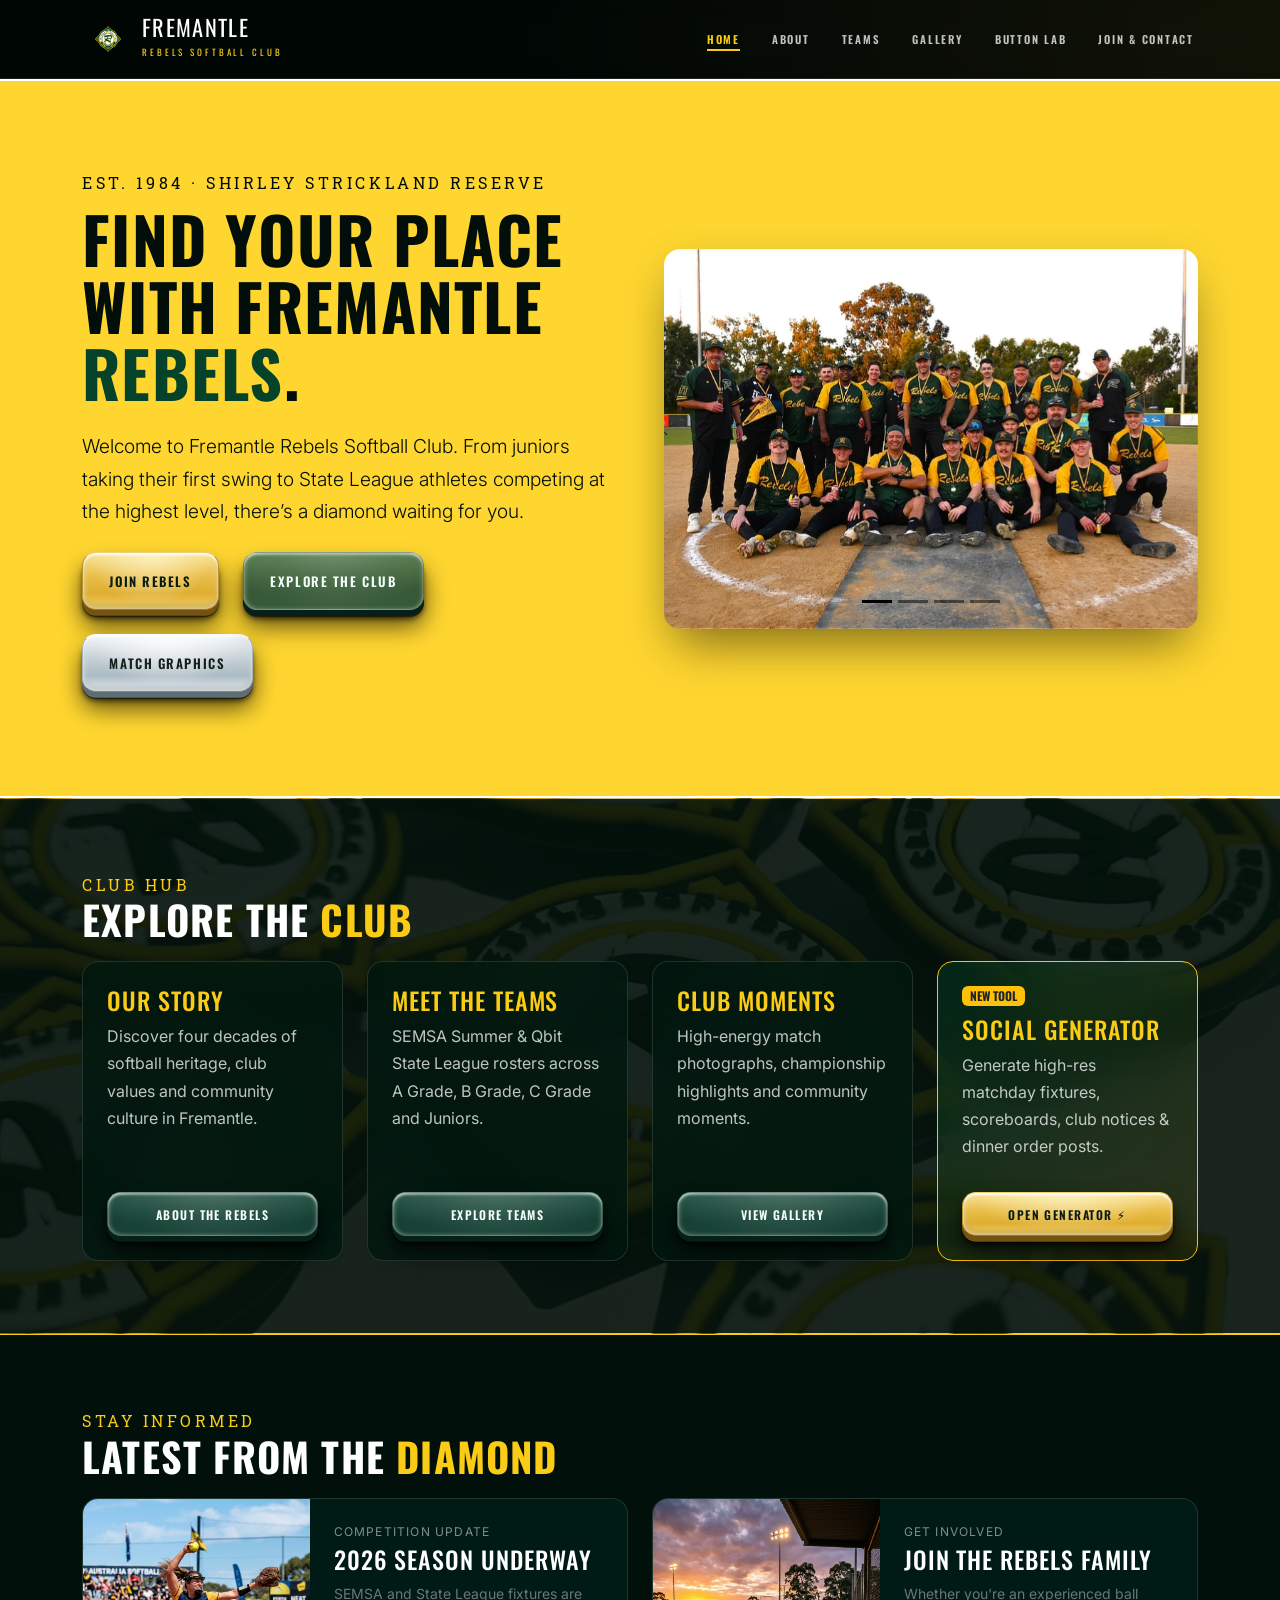
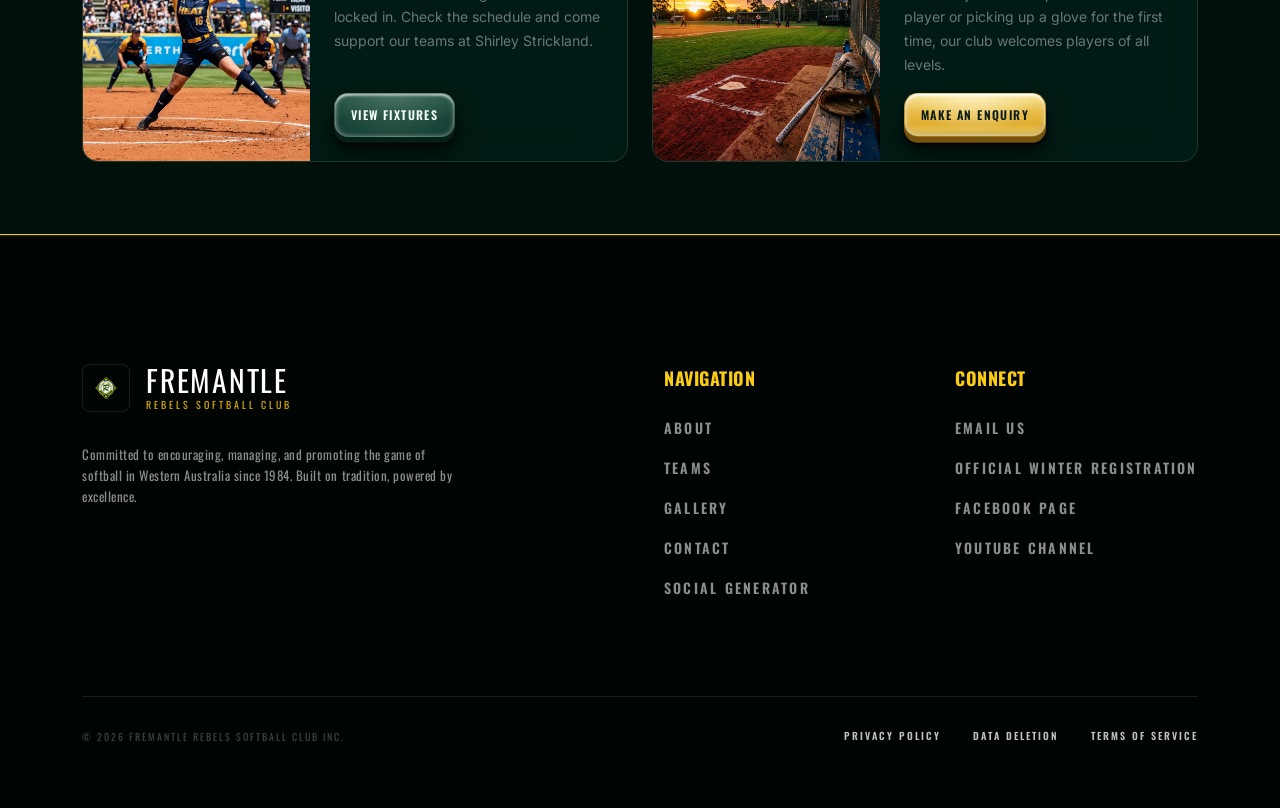
==== commit 84c25eea: "Apply raised buttons sitewide and update backgrounds, navigation and images" ====
--- a/index.html
+++ b/index.html
@@ -59,9 +59,6 @@
           <a class="nav-label" href="gallery.html">Gallery</a>
           <a class="nav-label" href="button-showcase.html">Button Lab</a>
           <a class="nav-label" href="contact.html">Join &amp; Contact</a>
-          <a class="btn btn-gold btn-sm ms-lg-2 py-2 px-3" href="socials.html"
-            >⚡ Social Generator</a
-          >
         </nav>
       </div>
     </header>
@@ -73,7 +70,7 @@
         <div class="container py-4">
           <div class="row align-items-center g-5">
             <div class="col-lg-6">
-              <p class="hero-kicker mb-2"style="color: var(--rb-bg);">
+              <p class="hero-kicker mb-2" style="color: var(--rb-bg)">
                 EST. 1984 · SHIRLEY STRICKLAND RESERVE
               </p>
               <h1 class="display-3 fw-bold mb-3">
@@ -93,7 +90,7 @@
                   >Explore the Club</a
                 >
                 <a class="rb-special rb-metal-chrome" href="socials.html"
-                  >⚡ Match Graphics</a
+                  >Match Graphics</a
                 >
               </div>
             </div>
@@ -198,7 +195,7 @@
 
       <!-- Club Hub Section -->
 
-      <section class="section-space">
+      <section class="section-space section-space-jibbets">
         <div class="container">
           <div
             class="d-flex align-items-end justify-content-between flex-wrap gap-2 mb-4"
@@ -221,7 +218,7 @@
                 <div class="mt-auto pt-3">
                   <a
                     href="about.html"
-                    class="btn btn-outline-light btn-sm w-100"
+                    class="w-100 rb-special rb-smoked-glass rb-special-sm"
                     >About the Rebels</a
                   >
                 </div>
@@ -237,7 +234,7 @@
                 <div class="mt-auto pt-3">
                   <a
                     href="teams.html"
-                    class="btn btn-outline-light btn-sm w-100"
+                    class="w-100 rb-special rb-smoked-glass rb-special-sm"
                     >Explore Teams</a
                   >
                 </div>
@@ -253,7 +250,7 @@
                 <div class="mt-auto pt-3">
                   <a
                     href="gallery.html"
-                    class="btn btn-outline-light btn-sm w-100"
+                    class="w-100 rb-special rb-smoked-glass rb-special-sm"
                     >View Gallery</a
                   >
                 </div>
@@ -280,7 +277,7 @@
                   &amp; dinner order posts.
                 </p>
                 <div class="mt-auto pt-3">
-                  <a href="socials.html" class="btn btn-gold btn-sm w-100"
+                  <a href="socials.html" class="w-100 rb-special rb-metal-gold rb-special-sm"
                     >Open Generator ⚡</a
                   >
                 </div>
@@ -320,7 +317,7 @@
                     <div class="mt-auto">
                       <a
                         href="socials.html"
-                        class="btn btn-outline-light btn-sm"
+                        class="rb-special rb-smoked-glass rb-special-sm"
                         >View Fixtures</a
                       >
                     </div>
@@ -348,7 +345,7 @@
                       levels.
                     </p>
                     <div class="mt-auto">
-                      <a href="contact.html" class="btn btn-gold btn-sm"
+                      <a href="contact.html" class="rb-special rb-metal-gold rb-special-sm"
                         >Make an Enquiry</a
                       >
                     </div>
@@ -368,10 +365,21 @@
         <div class="row g-5 footer-main">
           <div class="col-lg-6">
             <div class="footer-brand">
-              <span class="footer-crest"><img src="assets/images/rebels-logo.png" alt="Fremantle Rebels Logo"></span>
-              <span><span class="name d-block">Fremantle</span><span class="sub">Rebels Softball Club</span></span>
-            </div>
-            <p class="footer-blurb">Committed to encouraging, managing, and promoting the game of softball in Western Australia since 1984. Built on tradition, powered by excellence.</p>
+              <span class="footer-crest"
+                ><img
+                  src="assets/images/rebels-logo.png"
+                  alt="Fremantle Rebels Logo"
+              /></span>
+              <span
+                ><span class="name d-block">Fremantle</span
+                ><span class="sub">Rebels Softball Club</span></span
+              >
+            </div>
+            <p class="footer-blurb">
+              Committed to encouraging, managing, and promoting the game of
+              softball in Western Australia since 1984. Built on tradition,
+              powered by excellence.
+            </p>
           </div>
           <div class="col-sm-6 col-lg-3">
             <h5 class="footer-title section-title">Navigation</h5>
@@ -380,16 +388,26 @@
               <li><a href="teams.html" class="nav-label">Teams</a></li>
               <li><a href="gallery.html" class="nav-label">Gallery</a></li>
               <li><a href="contact.html" class="nav-label">Contact</a></li>
-              <li><a href="socials.html" class="nav-label">Social Generator</a></li>
+              <li>
+                <a href="socials.html" class="nav-label">Social Generator</a>
+              </li>
             </ul>
           </div>
           <div class="col-sm-6 col-lg-3">
             <h5 class="footer-title section-title">Connect</h5>
             <ul class="footer-list">
               <li><span class="nav-label footer-static">Email Us</span></li>
-              <li><span class="nav-label footer-static">Official Winter Registration</span></li>
-              <li><span class="nav-label footer-static">Facebook Page</span></li>
-              <li><span class="nav-label footer-static">YouTube Channel</span></li>
+              <li>
+                <span class="nav-label footer-static"
+                  >Official Winter Registration</span
+                >
+              </li>
+              <li>
+                <span class="nav-label footer-static">Facebook Page</span>
+              </li>
+              <li>
+                <span class="nav-label footer-static">YouTube Channel</span>
+              </li>
             </ul>
           </div>
         </div>
--- a/assets/css/styles.css
+++ b/assets/css/styles.css
@@ -66,6 +66,26 @@
 }
 .section-space {
   padding: 4.5rem 0;
+}
+/* Photo alternative: pair with .section-space in place of .bg-light. */
+.section-space-jibbets {
+  --section-photo-shade: .89;
+  background-color: #04140d;
+  background-image:
+    linear-gradient(rgba(2, 16, 10, var(--section-photo-shade)), rgba(2, 16, 10, var(--section-photo-shade))),
+    url("../images/jibbets.jpg");
+  background-position: center, center 48%;
+  background-size: cover;
+  background-repeat: no-repeat;
+  border-top: 1px solid rgba(255, 205, 0, .2);
+  border-bottom: 1px solid rgba(255, 205, 0, .2);
+  color: #fff;
+}
+.section-space-jibbets .card {
+  background-color: rgba(2, 24, 16, .8);
+}
+@media (max-width: 767.98px) {
+  .section-space-jibbets { background-position: center, 52% center; }
 }
 .bg-light,
 .section-space.bg-light {
@@ -87,7 +107,7 @@
     box-shadow 0.2s ease;
 }
 .card-enquiry {
-  background: #f5efef;
+  background: #f5efe0;
   backdrop-filter: blur(20px);
   border: 2px solid var(--rb-primary, #ffcd00);
   border-radius: 1rem;
@@ -333,4 +353,4 @@
 }
 .shadow-l {
   box-shadow: var(--shadow-l);
-}+}
--- a/assets/css/special-buttons.css
+++ b/assets/css/special-buttons.css
@@ -1,4 +1,9 @@
 /* Opt-in finishes: combine .rb-special with one finish class. */
+.rb-special-sm { min-height: 44px !important; padding: .7rem 1rem !important; font-size: 12px !important; }
+.rb-actions .rb-special { max-width: 100%; padding: .85rem 1rem; }
+@media (max-width: 575.98px) {
+  .rb-actions .rb-special { min-height: 48px; padding: .65rem .5rem; font-size: 11px; letter-spacing: .06em; }
+}
 .rb-special {
   --button-ink: #071b13;
   --button-edge: #755210;
